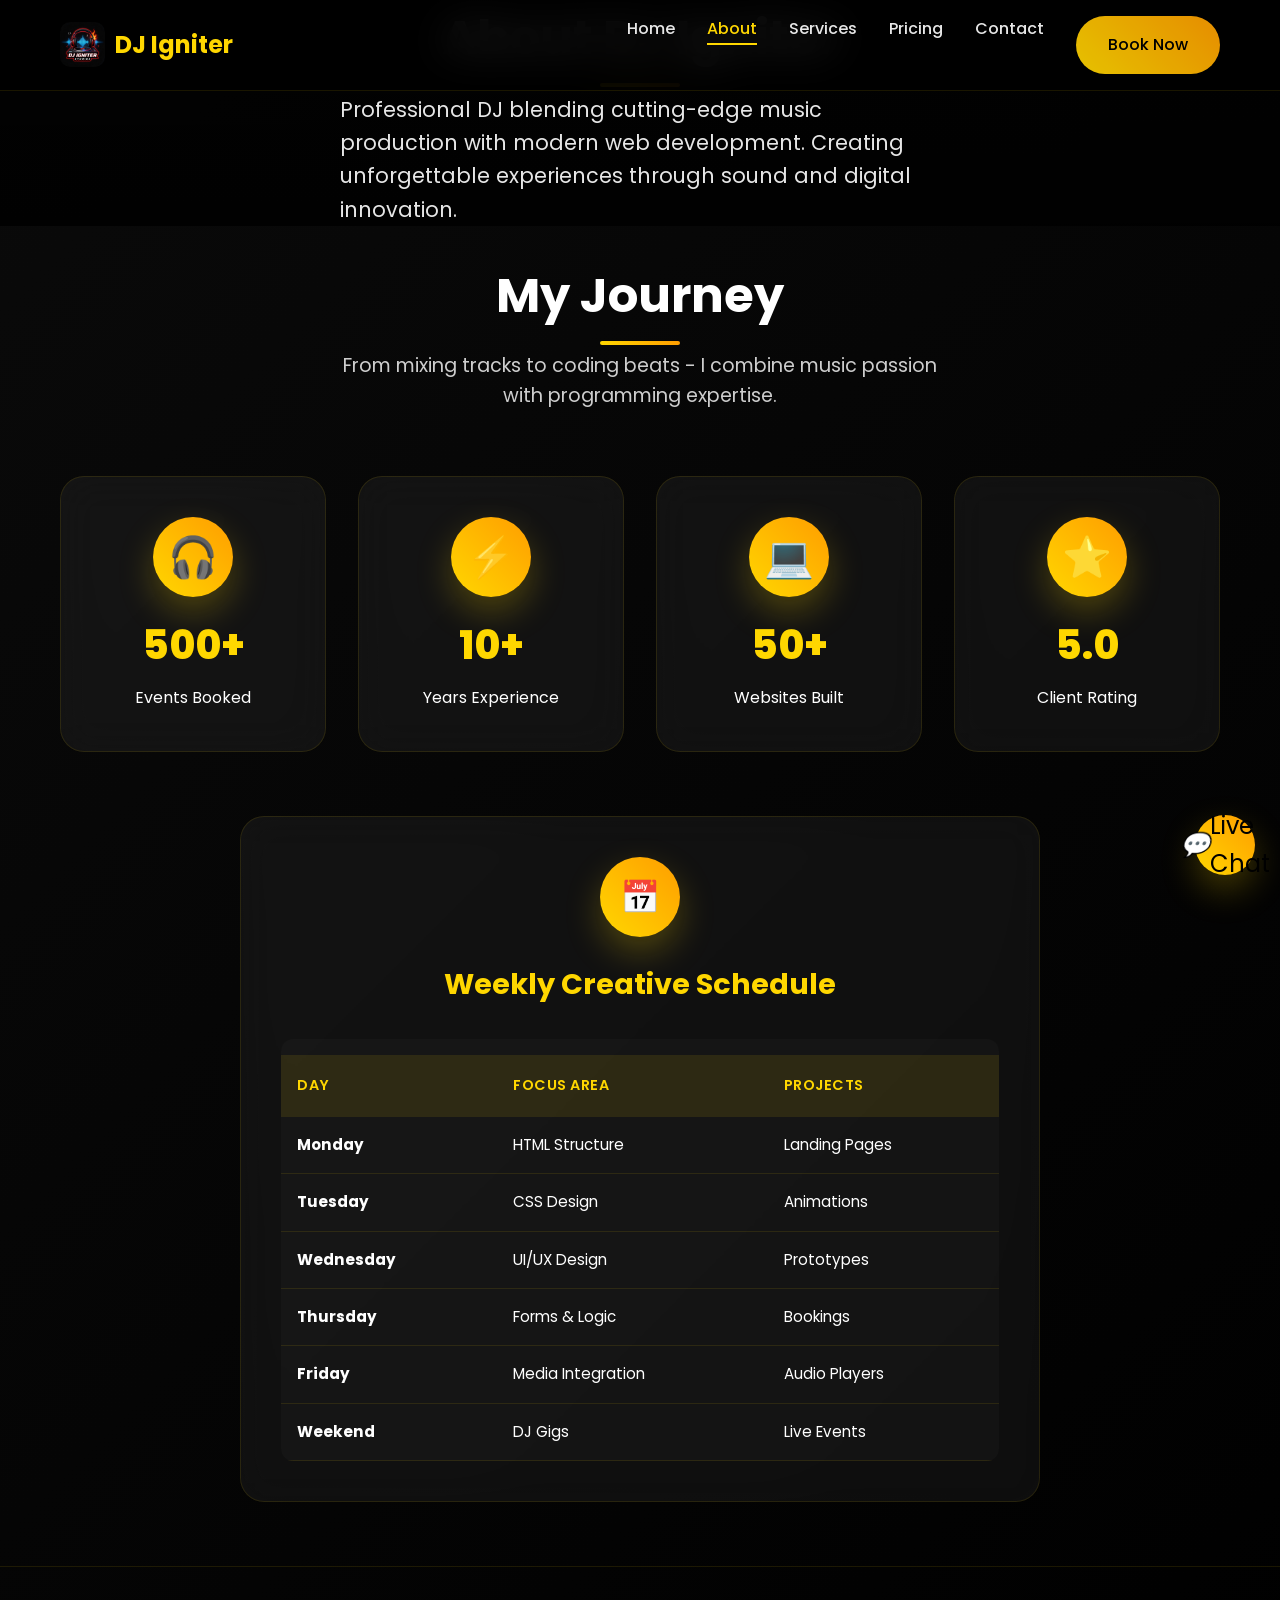
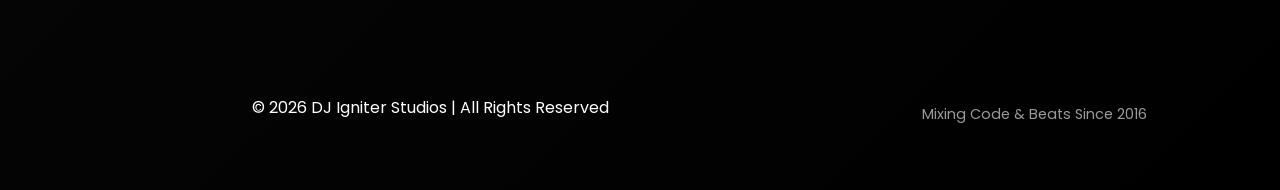
==== about.html @ a29c7bf2 "Add files via upload" ====
<!DOCTYPE html>
<html lang="en">

<head>
    <title>About | DJ Igniter</title>
    <meta charset="UTF-8">
    <meta name="viewport" content="width=device-width, initial-scale=1.0">
    <meta name="description" content="DJ Igniter - Professional DJ services with cutting-edge technology">

    <link rel="stylesheet" href="style.css">
    <link href="https://fonts.googleapis.com/css2?family=Poppins:wght@300;400;500;600;700;800&display=swap"
        rel="stylesheet">
    <link rel="icon" href="logo.jpg">
</head>

<body>
    <!-- ================= NAVBAR ================= -->
    <header class="nav" id="navbar">
        <div class="nav-container">
            <div class="nav-logo">
                <img src="logo.jpg" alt="DJ Igniter Logo" class="logo-img">
                <h2>DJ Igniter</h2>
            </div>

            <nav>
                <ul class="nav-links">
                    <li><a href="index.html">Home</a></li>
                    <li><a class="active" href="about.html">About</a></li>
                    <li><a href="services.html">Services</a></li>
                    <li><a href="pricing.html">Pricing</a></li>
                    <li><a href="contact.html">Contact</a></li>
                    <li><a href="booking.html" class="cta-nav btn-primary btn">Book Now</a></li>
                </ul>
            </nav>

            <button class="mobile-menu-toggle" id="mobileToggle">
                <i>☰</i>
            </button>
        </div>
    </header>

    <!-- ================= HERO ABOUT ================= -->
    <section class="about-hero fade">
        <div class="container">
            <div class="hero-content">
                <h1 class="section-title">About DJ Igniter</h1>
                <p class="hero-subtitle">
                    Professional DJ blending cutting-edge music production with modern web development.
                    Creating unforgettable experiences through sound and digital innovation.
                </p>
            </div>
        </div>
    </section>

    <!-- ================= ABOUT CONTENT ================= -->
    <section class="section-padding container fade">
        <div class="section-header">
            <h2 class="section-title">My Journey</h2>
            <p class="section-subtitle">
                From mixing tracks to coding beats - I combine music passion with programming expertise.
            </p>
        </div>

        <!-- STATS GRID -->
        <div class="stats-grid fade">
            <div class="stat-card">
                <div class="stat-icon">🎧</div>
                <h3>500+</h3>
                <p>Events Booked</p>
            </div>
            <div class="stat-card">
                <div class="stat-icon">⚡</div>
                <h3>10+</h3>
                <p>Years Experience</p>
            </div>
            <div class="stat-card">
                <div class="stat-icon">💻</div>
                <h3>50+</h3>
                <p>Websites Built</p>
            </div>
            <div class="stat-card">
                <div class="stat-icon">⭐</div>
                <h3>5.0</h3>
                <p>Client Rating</p>
            </div>
        </div>

        <!-- WEEKLY SCHEDULE TABLE -->
        <div class="card fade" style="max-width: 800px; margin: 4rem auto;">
            <div class="card-icon">📅</div>
            <h3 style="margin-bottom: 2rem; color: var(--primary-gold); font-size: 1.8rem;">
                Weekly Creative Schedule
            </h3>

            <div class="table-container">
                <table>
                    <thead>
                        <tr>
                            <th>Day</th>
                            <th>Focus Area</th>
                            <th>Projects</th>
                        </tr>
                    </thead>
                    <tbody>
                        <tr>
                            <td><strong>Monday</strong></td>
                            <td>HTML Structure</td>
                            <td>Landing Pages</td>
                        </tr>
                        <tr>
                            <td><strong>Tuesday</strong></td>
                            <td>CSS Design</td>
                            <td>Animations</td>
                        </tr>
                        <tr>
                            <td><strong>Wednesday</strong></td>
                            <td>UI/UX Design</td>
                            <td>Prototypes</td>
                        </tr>
                        <tr>
                            <td><strong>Thursday</strong></td>
                            <td>Forms & Logic</td>
                            <td>Bookings</td>
                        </tr>
                        <tr>
                            <td><strong>Friday</strong></td>
                            <td>Media Integration</td>
                            <td>Audio Players</td>
                        </tr>
                        <tr>
                            <td><strong>Weekend</strong></td>
                            <td>DJ Gigs</td>
                            <td>Live Events</td>
                        </tr>
                    </tbody>
                </table>
            </div>
        </div>
    </section>

    <!-- ================= FOOTER ================= -->
    <footer class="footer fade">
        <div class="container">
            <div class="footer-content">
                <p>© 2026 DJ Igniter Studios | All Rights Reserved</p>
                <p style="margin-top: 0.5rem; opacity: 0.6; font-size: 0.9rem;">
                    Mixing Code & Beats Since 2016
                </p>
            </div>
        </div>
    </footer>

    <!-- ================= CHAT FLOAT ================= -->
    <div class="float" id="chatToggle">
        <i>💬</i>
        <span class="float-label">Live Chat</span>
    </div>

    <!-- ================= CHATBOT ================= -->
    <div class="chatbot" id="chatbot">
        <div class="chatbot-header">
            <span><i>🤖</i> DJ Assistant</span>
            <button class="close-chat" id="closeChat">×</button>
        </div>
        <div id="chat-output">
            <div style="opacity: 0.7; font-style: italic;">DJ Igniter is online! How can I help?</div>
        </div>
        <div class="chat-input-container">
            <input type="text" id="chat-input" placeholder="Ask about bookings, services...">
            <button class="chat-send-btn" id="chat-send">
                <i>→</i>
            </button>
        </div>
    </div>

    <!-- 🔊 CLICK SOUND -->
    <audio id="clickSound" preload="auto">
        <source src="click.mp3" type="audio/mpeg">
    </audio>

    <script src="script.js"></script>
</body>

</html>
---- style.css ----
/* =========================
   SAAS PREMIUM DESIGN SYSTEM v2.0
   CLEANED & OPTIMIZED
========================= */

* {
    margin: 0;
    padding: 0;
    box-sizing: border-box;
}

:root {
    --primary-gold: #ffd700;
    --gold-dark: #ff9d00;
    --black: #000;
    --dark: #0a0a0a;
    --gray: #333;
    --white: #fff;
    --shadow-gold: rgba(255, 215, 0, 0.25);
    --shadow-dark: rgba(0, 0, 0, 0.5);
    --blur-bg: rgba(255, 255, 255, 0.05);
    --glass-bg: rgba(255, 255, 255, 0.08);
}

html {
    scroll-behavior: smooth;
}

body {
    font-family: 'Poppins', sans-serif;
    background: linear-gradient(135deg, var(--dark) 0%, var(--black) 100%);
    color: var(--white);
    line-height: 1.6;
    overflow-x: hidden;
}

/* =========================
   NAVIGATION - FIXED
========================= */
.nav {
    position: fixed;
    top: 0;
    width: 100%;
    background: rgba(0, 0, 0, 0.9);
    backdrop-filter: blur(20px);
    -webkit-backdrop-filter: blur(20px);
    z-index: 1000;
    padding: 1rem 0;
    border-bottom: 1px solid rgba(255, 215, 0, 0.1);
    transition: all 0.3s ease;
}

.nav.scrolled {
    background: rgba(0, 0, 0, 0.95);
    padding: 0.8rem 0;
    box-shadow: 0 2px 20px var(--shadow-gold);
}

.nav-container {
    max-width: 1200px;
    margin: 0 auto;
    padding: 0 20px;
    display: flex;
    justify-content: space-between;
    align-items: center;
}

.nav-logo {
    display: flex;
    align-items: center;
    gap: 10px;
}

.nav-logo h2 {
    color: var(--primary-gold);
    font-size: 1.5rem;
    font-weight: 700;
}

.logo-img {
    width: 45px;
    height: 45px;
    object-fit: cover;
    border-radius: 10px;
}

.nav-links {
    display: flex;
    list-style: none;
    gap: 2rem;
}

.nav-links a {
    color: var(--white);
    text-decoration: none;
    font-weight: 500;
    opacity: 0.9;
    transition: all 0.3s ease;
    position: relative;
}

.nav-links a:hover,
.nav-links a.active {
    color: var(--primary-gold);
    opacity: 1;
}

.nav-links a.active::after {
    content: '';
    position: absolute;
    bottom: -5px;
    left: 0;
    width: 100%;
    height: 2px;
    background: var(--primary-gold);
}

.cta-nav {
    padding: 0.8rem 1.5rem;
    background: linear-gradient(45deg, var(--primary-gold), var(--gold-dark));
    color: var(--black) !important;
    border-radius: 50px;
    font-weight: 600;
    font-size: 0.9rem;
    transition: all 0.3s ease;
    text-decoration: none;
}

.cta-nav:hover {
    transform: translateY(-2px);
    box-shadow: 0 10px 25px var(--shadow-gold);
}

.mobile-menu-toggle {
    display: none;
    background: none;
    border: none;
    color: var(--white);
    font-size: 1.5rem;
    cursor: pointer;
}

/* =========================
   HERO SECTION - CONSOLIDATED
========================= */
.hero {
    min-height: 100vh;
    display: flex;
    align-items: center;
    justify-content: center;
    text-align: center;
    padding: 120px 60px;
    position: relative;
    overflow: hidden;
    background: linear-gradient(rgba(0, 0, 0, 0.7), rgba(0, 0, 0, 0.9)),
        url("logo.jpg") no-repeat center center;
    background-size: cover;
}

.hero::before {
    content: '';
    position: absolute;
    top: 0;
    left: 0;
    right: 0;
    bottom: 0;
    background:
        radial-gradient(circle at 20% 20%, rgba(255, 215, 0, 0.08), transparent 50%),
        radial-gradient(circle at 80% 80%, rgba(255, 140, 0, 0.06), transparent 50%);
    pointer-events: none;
    z-index: 1;
}

.hero-content {
    position: relative;
    z-index: 2;
    max-width: 600px;
    margin: 0 auto;
}

.hero h1 {
    font-size: clamp(2.5rem, 5vw, 4rem);
    font-weight: 700;
    margin-bottom: 1.5rem;
    background: linear-gradient(45deg, var(--primary-gold), #fff);
    -webkit-background-clip: text;
    -webkit-text-fill-color: transparent;
    background-clip: text;
}

.hero-subtitle {
    font-size: 1.3rem;
    opacity: 0.9;
    margin: 0 auto 2rem;
    line-height: 1.6;
}

.hero-right {
    position: absolute;
    right: 60px;
    top: 50%;
    transform: translateY(-50%);
    width: 320px;
    background: rgba(0, 0, 0, 0.7);
    padding: 25px;
    border-radius: 20px;
    backdrop-filter: blur(15px);
    border: 1px solid rgba(255, 215, 0, 0.1);
}

/* =========================
   LAYOUT & CONTAINER
========================= */
.container {
    max-width: 1200px;
    margin: 0 auto;
    padding: 0 20px;
}

/* =========================
   BUTTONS & CTAs - UNIFIED
========================= */
.cta,
.btn {
    display: inline-flex;
    align-items: center;
    gap: 0.5rem;
    padding: 1rem 2rem;
    font-weight: 600;
    font-size: 1rem;
    border-radius: 50px;
    transition: all 0.3s ease;
    text-decoration: none;
    cursor: pointer;
    position: relative;
    overflow: hidden;
    border: none;
}

.cta.primary,
.btn.primary {
    background: linear-gradient(45deg, var(--primary-gold), var(--gold-dark));
    color: var(--black) !important;
    box-shadow: 0 10px 30px var(--shadow-gold);
}

.cta.primary:hover,
.btn.primary:hover {
    transform: translateY(-3px);
    box-shadow: 0 20px 40px var(--shadow-gold);
}

.cta.secondary,
.btn.secondary {
    background: transparent;
    color: var(--primary-gold) !important;
    border: 2px solid var(--primary-gold);
}

.cta.secondary:hover,
.btn.secondary:hover {
    background: var(--primary-gold);
    color: var(--black) !important;
    transform: translateY(-3px);
}

.cta.large,
.btn.large {
    padding: 1.2rem 2.5rem;
    font-size: 1.1rem;
}

.cta.full-width,
.btn.full-width {
    width: 100%;
    justify-content: center;
}

/* =========================
   GRIDS & CARDS - CONSOLIDATED
========================= */
.grid,
.services-grid,
.pricing-grid,
.results-grid,
.stats-grid {
    display: grid;
    grid-template-columns: repeat(auto-fit, minmax(300px, 1fr));
    gap: 2rem;
    margin-top: 4rem;
}

.card,
.service-card,
.pricing-card,
.stat-card {
    background: var(--blur-bg);
    backdrop-filter: blur(20px);
    -webkit-backdrop-filter: blur(20px);
    border: 1px solid rgba(255, 215, 0, 0.1);
    border-radius: 24px;
    padding: 2.5rem;
    transition: all 0.4s cubic-bezier(0.25, 0.46, 0.45, 0.94);
    position: relative;
    overflow: hidden;
    text-align: center;
}

.card::before,
.service-card::before,
.pricing-card::before {
    content: '';
    position: absolute;
    top: 0;
    left: 0;
    right: 0;
    height: 4px;
    background: linear-gradient(90deg, var(--primary-gold), var(--gold-dark));
    transform: scaleX(0);
    transition: transform 0.4s ease;
}

.card:hover::before,
.service-card:hover::before,
.pricing-card:hover::before {
    transform: scaleX(1);
}

.card:hover,
.service-card:hover,
.pricing-card:hover,
.stat-card:hover {
    transform: translateY(-15px);
    border-color: var(--primary-gold);
    box-shadow: 0 30px 60px var(--shadow-dark);
}

.service-icon,
.stat-icon,
.card-icon {
    width: 80px;
    height: 80px;
    background: linear-gradient(45deg, var(--primary-gold), var(--gold-dark));
    border-radius: 50%;
    display: flex;
    align-items: center;
    justify-content: center;
    margin: 0 auto 1.5rem;
    font-size: 2rem;
    color: var(--black);
    box-shadow: 0 15px 35px var(--shadow-gold);
}

/* =========================
   SECTION TITLES
========================= */
.section-title {
    font-size: clamp(2rem, 4vw, 3rem);
    font-weight: 700;
    text-align: center;
    margin-bottom: 1rem;
    position: relative;
}

.section-title::after {
    content: '';
    position: absolute;
    bottom: -10px;
    left: 50%;
    transform: translateX(-50%);
    width: 80px;
    height: 4px;
    background: linear-gradient(45deg, var(--primary-gold), var(--gold-dark));
    border-radius: 2px;
}

.section-subtitle {
    font-size: 1.2rem;
    opacity: 0.8;
    text-align: center;
    max-width: 600px;
    margin: 0 auto 4rem;
}

/* =========================
   FLOATING ELEMENTS & CHATBOT
========================= */
.float {
    position: fixed;
    bottom: 25px;
    right: 25px;
    background: linear-gradient(45deg, var(--primary-gold), var(--gold-dark));
    color: var(--black);
    width: 60px;
    height: 60px;
    border-radius: 50%;
    display: flex;
    align-items: center;
    justify-content: center;
    font-size: 1.5rem;
    box-shadow: 0 15px 35px var(--shadow-gold);
    cursor: pointer;
    z-index: 9999;
    transition: all 0.3s ease;
    animation: pulse 2s infinite;
}

.float:hover {
    transform: scale(1.1) rotate(10deg);
}

@keyframes pulse {
    0% {
        box-shadow: 0 0 0 0 var(--shadow-gold);
    }

    70% {
        box-shadow: 0 0 0 20px rgba(255, 215, 0, 0);
    }

    100% {
        box-shadow: 0 0 0 0 rgba(255, 215, 0, 0);
    }
}

.chatbot {
    position: fixed;
    bottom: 95px;
    right: 25px;
    width: 340px;
    max-width: 90vw;
    height: 450px;
    background: var(--black);
    border: 1px solid rgba(255, 215, 0, 0.2);
    border-radius: 20px;
    box-shadow: 0 25px 50px var(--shadow-dark);
    display: none;
    flex-direction: column;
    z-index: 10000;
    overflow: hidden;
}

.chatbot-header {
    background: linear-gradient(135deg, var(--dark), var(--black));
    padding: 1rem 1.5rem;
    display: flex;
    justify-content: space-between;
    align-items: center;
    border-bottom: 1px solid rgba(255, 215, 0, 0.1);
}

.close-chat {
    background: none;
    border: none;
    color: var(--white);
    font-size: 1.5rem;
    cursor: pointer;
    opacity: 0.7;
    transition: 0.3s;
}

.close-chat:hover {
    opacity: 1;
    transform: rotate(90deg);
}

#chat-output {
    flex: 1;
    padding: 1.5rem;
    overflow-y: auto;
    font-size: 0.95rem;
    line-height: 1.5;
}

.chat-input-container {
    padding: 1rem;
    background: var(--dark);
    border-top: 1px solid rgba(255, 215, 0, 0.1);
    display: flex;
    gap: 0.5rem;
}

.chat-input-container input {
    flex: 1;
    padding: 0.8rem 1rem;
    border: 1px solid rgba(255, 215, 0, 0.2);
    border-radius: 25px;
    background: rgba(255, 255, 255, 0.05);
    color: var(--white);
    font-family: inherit;
    outline: none;
}

.chat-input-container input::placeholder {
    color: rgba(255, 255, 255, 0.5);
}

.chat-input-container input:focus {
    border-color: var(--primary-gold);
    box-shadow: 0 0 0 3px rgba(255, 215, 0, 0.1);
}

.chat-send-btn {
    background: linear-gradient(45deg, var(--primary-gold), var(--gold-dark));
    border: none;
    border-radius: 50%;
    width: 45px;
    height: 45px;
    color: var(--black);
    cursor: pointer;
    display: flex;
    align-items: center;
    justify-content: center;
    transition: all 0.3s ease;
}

.chat-send-btn:hover {
    transform: scale(1.1);
    box-shadow: 0 5px 15px var(--shadow-gold);
}

/* =========================
   PRICING SPECIFIC
========================= */
.plan-badge {
    position: absolute;
    top: 1rem;
    right: 1rem;
    background: var(--primary-gold);
    color: var(--black);
    padding: 0.3rem 0.8rem;
    border-radius: 20px;
    font-size: 0.8rem;
    font-weight: 600;
}

.recommended-badge {
    background: #00ff88;
}

.price {
    font-size: 2.5rem;
    font-weight: 700;
    color: var(--primary-gold);
    margin: 1rem 0;
}

.features {
    list-style: none;
    margin: 2rem 0;
    text-align: left;
}

.features li {
    margin: 1rem 0;
    display: flex;
    align-items: center;
    gap: 0.5rem;
}

.features i {
    color: var(--primary-gold);
    font-size: 1.1rem;
}

/* =========================
   FORMS & BOOKING
========================= */
.booking-card,
.form-container {
    max-width: 500px;
    margin: 0 auto;
    background: var(--blur-bg);
    backdrop-filter: blur(20px);
    border: 1px solid rgba(255, 215, 0, 0.1);
    border-radius: 20px;
    padding: 2.5rem;
}

.booking-card input,
.booking-card select,
.booking-card textarea,
.form-container input,
.form-container select,
.form-container textarea {
    width: 100%;
    padding: 1rem;
    margin: 1rem 0;
    border-radius: 12px;
    border: 1px solid rgba(255, 215, 0, 0.2);
    background: rgba(255, 255, 255, 0.05);
    color: var(--white);
    font-family: inherit;
    outline: none;
    transition: all 0.3s ease;
}

.booking-card input:focus,
.booking-card select:focus,
.booking-card textarea:focus,
.form-container input:focus,
.form-container select:focus,
.form-container textarea:focus {
    border-color: var(--primary-gold);
    box-shadow: 0 0 0 3px rgba(255, 215, 0, 0.1);
}

.bookingForm label {
    display: block;
    margin-top: 1rem;
    font-weight: 500;
}

.successMsg {
    margin-top: 1rem;
    color: #00ff88;
    font-weight: 500;
}

/* =========================
   ANIMATIONS & UTILITIES
========================= */
.fade {
    opacity: 0;
    transform: translateY(40px);
    transition: all 0.8s cubic-bezier(0.25, 0.46, 0.45, 0.94);
}

.show {
    opacity: 1 !important;
    transform: translateY(0) !important;
}

.back-home {
    position: fixed;
    top: 120px;
    left: 20px;
    z-index: 100;
}

.footer {
    text-align: center;
    padding: 4rem 0 2rem;
    opacity: 0.8;
    border-top: 1px solid rgba(255, 215, 0, 0.1);
}

/* ================= ABOUT PAGE SPECIFIC ================= */
.about-hero {
    background:
        linear-gradient(rgba(0, 0, 0, 0.75), rgba(0, 0, 0, 0.9)),
        url("hero-bg.jpg") center/cover no-repeat;
    position: relative;
}

.stats-grid {
    display: grid;
    grid-template-columns: repeat(auto-fit, minmax(250px, 1fr));
    gap: 2rem;
    margin: 4rem 0;
}

.stat-card {
    text-align: center;
    padding: 2.5rem 1.5rem;
}

.stat-icon {
    font-size: 2.5rem;
    margin-bottom: 1rem;
}

.stat-card h3 {
    font-size: 2.5rem;
    color: var(--primary-gold);
    margin-bottom: 0.5rem;
    font-weight: 800;
}

.table-container {
    overflow-x: auto;
    border-radius: 12px;
    background: rgba(255, 255, 255, 0.02);
}

table {
    width: 100%;
    margin-top: 1rem;
    border-collapse: collapse;
    font-size: 1rem;
}

th,
td {
    padding: 1.2rem 1rem;
    text-align: left;
    border-bottom: 1px solid rgba(255, 215, 0, 0.1);
}

th {
    color: var(--primary-gold);
    font-weight: 600;
    text-transform: uppercase;
    font-size: 0.9rem;
    letter-spacing: 0.5px;
}

tbody tr:hover {
    background: rgba(255, 215, 0, 0.05);
}

.back-home {
    position: fixed;
    top: 140px;
    left: 20px;
    z-index: 100;
}

/* ================= ADMIN DASHBOARD STYLES ================= */
.login-card {
    text-align: center;
    padding: 3rem 2rem;
    box-shadow: 0 25px 50px var(--shadow-dark);
}

.form-control {
    padding: 1rem 1.2rem;
}

.error-message {
    color: var(--error) !important;
    margin-top: 0.5rem;
    font-size: 0.9rem;
}

.btn-danger {
    background: linear-gradient(45deg, var(--error), #ff4444);
    color: white !important;
    border: none;
}

.btn-danger:hover {
    box-shadow: 0 20px 40px rgba(255, 68, 68, 0.4);
}

.action-buttons {
    animation: slideUp 0.6s ease;
}

.empty-state {
    text-align: center;
    padding: 4rem 2rem;
    color: rgba(255, 255, 255, 0.6);
}

.empty-icon {
    font-size: 4rem;
    margin-bottom: 1rem;
    display: block;
}

table {
    width: 100%;
    border-collapse: collapse;
    font-size: 0.95rem;
}

th {
    background: rgba(255, 215, 0, 0.1);
    color: var(--primary-gold);
    padding: 1.2rem 1rem;
    text-align: left;
    font-weight: 600;
    position: sticky;
    top: 0;
    z-index: 10;
}

td {
    padding: 1rem;
    border-bottom: 1px solid rgba(255, 215, 0, 0.1);
}

tbody tr {
    transition: all 0.3s ease;
    cursor: pointer;
}

tbody tr:hover {
    background: rgba(255, 215, 0, 0.08);
    transform: scale(1.01);
}

.status-pending {
    color: #ffaa00;
}

.status-completed {
    color: var(--success);
}

.status-cancelled {
    color: var(--error);
}

@media (max-width: 768px) {
    .action-buttons {
        flex-direction: column;
        align-items: center;
    }

    .table-container {
        overflow-x: auto;
    }
}

/* ================= ASSISTANT PAGE STYLES ================= */
.assistant-hero {
    min-height: 70vh;
    background: linear-gradient(135deg, rgba(255, 215, 0, 0.1) 0%, transparent 50%),
        radial-gradient(circle at 30% 20%, rgba(255, 215, 0, 0.15), transparent 60%);
    display: flex;
    align-items: center;
    text-align: center;
}

.chat-container {
    box-shadow: 0 30px 60px var(--shadow-dark);
    overflow: hidden;
}

.chat-header {
    display: flex;
    align-items: center;
    gap: 1rem;
    padding: 1.5rem 2rem;
    background: linear-gradient(135deg, var(--dark), var(--black));
    border-bottom: 1px solid rgba(255, 215, 0, 0.1);
}

.avatar {
    width: 50px;
    height: 50px;
    background: linear-gradient(45deg, var(--primary-gold), var(--gold-dark));
    border-radius: 50%;
    display: flex;
    align-items: center;
    justify-content: center;
    color: var(--black);
    font-size: 1.5rem;
    flex-shrink: 0;
}

.chat-header h3 {
    margin: 0;
    color: var(--primary-gold);
}

.status {
    font-size: 0.9rem;
    opacity: 0.8;
}

.chat-actions {
    margin-left: auto;
    display: flex;
    gap: 0.5rem;
}

.btn-icon {
    width: 40px;
    height: 40px;
    border-radius: 50%;
    background: rgba(255, 255, 255, 0.1);
    border: none;
    color: var(--white);
    cursor: pointer;
    transition: all 0.3s ease;
}

.btn-icon:hover {
    background: var(--primary-gold);
    color: var(--black);
    transform: scale(1.1);
}

.chat-messages {
    height: 500px;
    overflow-y: auto;
    padding: 2rem;
    background: var(--blur-bg);
    backdrop-filter: blur(10px);
}

.message {
    display: flex;
    gap: 1rem;
    margin-bottom: 1.5rem;
    animation: messageSlide 0.3s ease;
}

.message.user-message {
    flex-direction: row-reverse;
}

.message-content {
    max-width: 70%;
    padding: 1rem 1.5rem;
    border-radius: 20px;
    position: relative;
}

.bot-message .message-content {
    background: rgba(255, 255, 255, 0.08);
    border: 1px solid rgba(255, 215, 0, 0.2);
}

.user-message .message-content {
    background: linear-gradient(45deg, var(--primary-gold), var(--gold-dark));
    color: var(--black);
    margin-left: auto;
}

.typing-indicator {
    display: flex;
    gap: 0.3rem;
}

.typing-indicator span {
    width: 8px;
    height: 8px;
    background: var(--primary-gold);
    border-radius: 50%;
    animation: typing 1.4s infinite ease-in-out;
}

.typing-indicator span:nth-child(2) {
    animation-delay: 0.2s;
}

.typing-indicator span:nth-child(3) {
    animation-delay: 0.4s;
}

@keyframes typing {

    0%,
    60%,
    100% {
        transform: scale(1);
        opacity: 0.5;
    }

    30% {
        transform: scale(1.2);
        opacity: 1;
    }
}

@keyframes messageSlide {
    from {
        opacity: 0;
        transform: translateY(20px);
    }

    to {
        opacity: 1;
        transform: translateY(0);
    }
}

.chat-input-area {
    padding: 2rem;
    background: var(--dark);
    border-top: 1px solid rgba(255, 215, 0, 0.1);
}

.input-wrapper {
    display: flex;
    gap: 1rem;
    margin-bottom: 1rem;
}

#userInput {
    flex: 1;
    padding: 1rem 1.5rem;
    border: 2px solid rgba(255, 215, 0, 0.2);
    border-radius: 50px;
    background: rgba(255, 255, 255, 0.05);
    color: var(--white);
    font-size: 1rem;
    outline: none;
    transition: all 0.3s ease;
}

#userInput:focus {
    border-color: var(--primary-gold);
    box-shadow: 0 0 0 4px rgba(255, 215, 0, 0.1);
}

.send-btn {
    width: 50px;
    height: 50px;
    border-radius: 50%;
    background: linear-gradient(45deg, var(--primary-gold), var(--gold-dark));
    border: none;
    color: var(--black);
    font-size: 1.2rem;
    cursor: pointer;
    transition: all 0.3s ease;
}

.send-btn:hover {
    transform: scale(1.1) rotate(10deg);
    box-shadow: 0 10px 25px var(--shadow-gold);
}

.quick-replies {
    display: flex;
    gap: 0.8rem;
    flex-wrap: wrap;
    justify-content: center;
}

.quick-btn {
    padding: 0.6rem 1.5rem;
    background: rgba(255, 255, 255, 0.1);
    border: 1px solid rgba(255, 215, 0, 0.3);
    color: var(--white);
    border-radius: 25px;
    font-size: 0.9rem;
    cursor: pointer;
    transition: all 0.3s ease;
}

.quick-btn:hover {
    background: var(--primary-gold);
    color: var(--black);
    transform: translateY(-2px);
}

@media (max-width: 768px) {
    .chat-messages {
        height: 400px;
        padding: 1.5rem;
    }

    .message-content {
        max-width: 85%;
    }

    .quick-replies {
        flex-direction: column;
    }
}

/* ================= BOOKING PAGE STYLES ================= */
.booking-hero {
    min-height: 80vh;
    padding: 140px 20px 80px;
    display: flex;
    align-items: center;
    position: relative;
    background: linear-gradient(135deg, rgba(0, 0, 0, 0.8), rgba(15, 15, 15, 0.9)),
        url("hero-bg.jpg") center/cover;
}

.booking-hero-content {
    display: grid;
    grid-template-columns: 1fr 350px;
    gap: 4rem;
    align-items: center;
    max-width: 1200px;
    margin: 0 auto;
}

.hero-left {
    text-align: left;
}

.availability-status {
    display: flex;
    align-items: center;
    gap: 0.5rem;
    background: rgba(255, 215, 0, 0.1);
    padding: 1rem 1.5rem;
    border-radius: 50px;
    border: 1px solid rgba(255, 215, 0, 0.2);
    font-weight: 600;
    margin-top: 1rem;
}

.quick-stats {
    display: flex;
    gap: 2rem;
}

.stat {
    text-align: center;
}

.stat-number {
    font-size: 2.5rem;
    font-weight: 800;
    color: var(--primary-gold);
    line-height: 1;
}

.stat-label {
    font-size: 0.9rem;
    opacity: 0.8;
    margin-top: 0.25rem;
}

.booking-container {
    display: grid;
    grid-template-columns: 2fr 1fr;
    gap: 3rem;
    max-width: 1400px;
    margin: 0 auto;
}

.booking-card {
    padding: 3rem;
}

.form-header {
    text-align: center;
    margin-bottom: 2.5rem;
}

.form-header .form-icon {
    font-size: 3rem;
    margin-bottom: 1rem;
    display: block;
}

.form-row {
    display: grid;
    grid-template-columns: 1fr 1fr;
    gap: 1.5rem;
    margin-bottom: 1.5rem;
}

.form-group.full-width {
    grid-column: 1 / -1;
}

.calendar-card {
    height: fit-content;
}

.calendar-card h3 {
    color: var(--primary-gold);
    margin-bottom: 1.5rem;
    display: flex;
    align-items: center;
    gap: 0.5rem;
}

.success-message {
    background: rgba(0, 255, 136, 0.15);
    border: 1px solid rgba(0, 255, 136, 0.3);
    color: var(--success);
    padding: 1.5rem;
    border-radius: 15px;
    text-align: center;
    font-weight: 600;
    margin-top: 1.5rem;
}

.error-message {
    background: rgba(255, 85, 85, 0.15);
    border: 1px solid rgba(255, 85, 85, 0.3);
    color: var(--error);
    padding: 1rem;
    border-radius: 10px;
    text-align: center;
    margin-top: 1rem;
}

@media (max-width: 1024px) {

    .booking-hero-content,
    .booking-container {
        grid-template-columns: 1fr;
        gap: 2rem;
    }

    .quick-stats {
        justify-content: center;
    }
}

@media (max-width: 768px) {
    .form-row {
        grid-template-columns: 1fr;
    }
}

/* ================= CONTACT PAGE STYLES ================= */
.contact-hero {
    min-height: 60vh;
    background: linear-gradient(135deg, rgba(255, 215, 0, 0.08) 0%, transparent 50%),
        radial-gradient(circle at 70% 30%, rgba(255, 140, 0, 0.1), transparent 70%);
    display: flex;
    align-items: center;
    text-align: center;
}

.contact-grid {
    display: grid;
    grid-template-columns: 2fr 1fr;
    gap: 4rem;
    max-width: 1400px;
    margin: 0 auto;
}

.contact-form-card {
    padding: 3rem;
    box-shadow: 0 30px 60px var(--shadow-dark);
}

.card-header {
    text-align: center;
    margin-bottom: 2.5rem;
}

.card-header i {
    font-size: 3rem;
    color: var(--primary-gold);
    margin-bottom: 1rem;
    display: block;
}

.contact-info {
    display: flex;
    flex-direction: column;
    gap: 2rem;
}

.contact-card,
.testimonials {
    padding: 2.5rem;
}

.contact-item {
    display: flex;
    gap: 1rem;
    align-items: center;
    padding: 1.5rem 0;
    border-bottom: 1px solid rgba(255, 215, 0, 0.1);
}

.contact-item:last-child {
    border-bottom: none;
    padding-bottom: 0;
}

.contact-item i {
    font-size: 1.5rem;
    color: var(--primary-gold);
    width: 40px;
}

.contact-link {
    color: var(--white);
    text-decoration: none;
    font-weight: 500;
    transition: all 0.3s ease;
    display: block;
}

.contact-link:hover {
    color: var(--primary-gold);
    transform: translateX(5px);
}

.whatsapp {
    background: linear-gradient(45deg, #25D366, #128C7E);
    padding: 0.8rem 1.5rem;
    border-radius: 50px;
    color: white !important;
    font-weight: 600;
    box-shadow: 0 10px 25px rgba(37, 211, 102, 0.3);
}

.whatsapp:hover {
    transform: translateY(-2px) scale(1.05);
}

.testimonials h3 {
    color: var(--primary-gold);
    margin-bottom: 1.5rem;
    display: flex;
    align-items: center;
    gap: 0.5rem;
}

.testimonial {
    background: rgba(255, 255, 255, 0.05);
    padding: 1.5rem;
    border-radius: 15px;
    margin-bottom: 1rem;
    border-left: 4px solid var(--primary-gold);
}

.testimonial p {
    margin: 0 0 0.5rem 0;
    font-style: italic;
}

.testimonial span {
    color: var(--primary-gold);
    font-weight: 600;
    font-size: 0.9rem;
}

.form-feedback {
    margin-top: 1.5rem;
    padding: 1.5rem;
    border-radius: 15px;
    text-align: center;
    font-weight: 600;
}

.form-feedback.success {
    background: rgba(0, 255, 136, 0.15);
    border: 2px solid var(--success);
    color: var(--success);
}

.form-feedback.error {
    background: rgba(255, 85, 85, 0.15);
    border: 2px solid var(--error);
    color: var(--error);
}

.form-actions {
    margin-top: 1rem;
}

@media (max-width: 1024px) {
    .contact-grid {
        grid-template-columns: 1fr;
        gap: 3rem;
    }
}

/* ================= SERVICE PAGE STYLES ================= */
.service-hero {
    min-height: 90vh;
    position: relative;
    background: linear-gradient(rgba(0, 0, 0, 0.7), rgba(0, 0, 0, 0.9)),
        url("dj-hero.jpg") center/cover;
    display: flex;
    align-items: center;
}

.hero-overlay {
    position: absolute;
    top: 0;
    left: 0;
    right: 0;
    bottom: 0;
    background: radial-gradient(circle at 20% 20%, rgba(255, 215, 0, 0.1), transparent 50%);
}

.hero-badge {
    display: inline-flex;
    align-items: center;
    gap: 0.5rem;
    background: linear-gradient(45deg, var(--primary-gold), var(--gold-dark));
    color: var(--black);
    padding: 0.5rem 1.5rem;
    border-radius: 50px;
    font-weight: 600;
    font-size: 0.9rem;
    margin-bottom: 1rem;
    box-shadow: 0 10px 25px var(--shadow-gold);
}

.features-grid {
    display: grid;
    grid-template-columns: repeat(auto-fit, minmax(280px, 1fr));
    gap: 2rem;
    margin-top: 4rem;
}

.feature-card {
    text-align: center;
    padding: 2.5rem 2rem;
}

.feature-icon {
    font-size: 4rem;
    margin-bottom: 1.5rem;
    display: block;
}

.bg-dark {
    background: linear-gradient(135deg, var(--dark) 0%, var(--black) 100%);
}

.pricing-grid {
    display: grid;
    grid-template-columns: repeat(auto-fit, minmax(320px, 1fr));
    gap: 2rem;
    margin-top: 4rem;
}

.booking-section {
    max-width: 800px;
    margin: 0 auto;
}

@media (max-width: 768px) {
    .hero-buttons {
        flex-direction: column;
        align-items: center;
    }
}

/* ================= HOMEPAGE ENHANCEMENTS ================= */
#loader {
    position: fixed;
    top: 0;
    left: 0;
    width: 100%;
    height: 100%;
    background: var(--black);
    display: flex;
    align-items: center;
    justify-content: center;
    z-index: 99999;
    transition: opacity 0.5s ease;
}

.loader-content {
    text-align: center;
    color: var(--primary-gold);
}

.loader-logo {
    width: 80px;
    height: 80px;
    border-radius: 20px;
    margin-bottom: 2rem;
}

.loader-bar {
    width: 300px;
    height: 4px;
    background: rgba(255, 255, 255, 0.1);
    border-radius: 2px;
    margin: 2rem auto;
    overflow: hidden;
}

.loader-progress {
    height: 100%;
    background: linear-gradient(90deg, var(--primary-gold), var(--gold-dark));
    width: 0%;
    animation: load 2s ease-in-out forwards;
}

@keyframes load {
    to {
        width: 100%;
    }
}

.hero-badge {
    display: inline-flex;
    align-items: center;
    gap: 0.5rem;
    background: linear-gradient(45deg, var(--primary-gold), var(--gold-dark));
    color: var(--black);
    padding: 0.6rem 1.8rem;
    border-radius: 50px;
    font-weight: 600;
    font-size: 0.95rem;
    margin-bottom: 1.5rem;
}

.hero-stats {
    display: flex;
    gap: 3rem;
    margin-top: 2rem;
    font-weight: 600;
}

.hero-stats span small {
    display: block;
    font-size: 0.8rem;
    opacity: 0.7;
    font-weight: 400;
}

.stats-section {
    padding: 5rem 20px;
    background: linear-gradient(135deg, var(--dark), var(--black));
}

.stats-grid {
    display: grid;
    grid-template-columns: repeat(auto-fit, minmax(200px, 1fr));
    gap: 2rem;
    text-align: center;
}

.stat-item .stat-number {
    font-size: 3.5rem;
    font-weight: 800;
    color: var(--primary-gold);
    line-height: 1;
}

.services-grid {
    display: grid;
    grid-template-columns: repeat(auto-fit, minmax(320px, 1fr));
    gap: 2rem;
    margin-top: 4rem;
}

.portfolio-grid {
    display: grid;
    grid-template-columns: repeat(auto-fit, minmax(350px, 1fr));
    gap: 2rem;
    margin-top: 4rem;
}

.portfolio-item {
    position: relative;
    overflow: hidden;
    border-radius: 20px;
    height: 250px;
}

.portfolio-item img {
    width: 100%;
    height: 100%;
    object-fit: cover;
}

.portfolio-overlay {
    position: absolute;
    bottom: 0;
    left: 0;
    right: 0;
    background: linear-gradient(transparent, rgba(0, 0, 0, 0.9));
    color: white;
    padding: 2rem 1.5rem 1.5rem;
    transform: translateY(100%);
    transition: transform 0.4s ease;
}

.portfolio-item:hover .portfolio-overlay {
    transform: translateY(0);
}

.audio-section {
    padding: 6rem 20px;
    background: var(--dark);
}

.audio-player-container {
    max-width: 900px;
    margin: 3rem auto;
    text-align: center;
}

#visualizer {
    margin-top: 1rem;
    border-radius: 15px;
    background: rgba(0, 0, 0, 0.5);
    box-shadow: 0 20px 40px rgba(0, 0, 0, 0.5);
}

.cta-section {
    padding: 8rem 20px;
    background: linear-gradient(135deg, var(--primary-gold), var(--gold-dark));
    text-align: center;
    color: var(--black);
}

.cta-section .section-title,
.cta-section .hero-subtitle {
    color: var(--black) !important;
}

.cta-buttons {
    display: flex;
    gap: 2rem;
    justify-content: center;
    margin-top: 3rem;
    flex-wrap: wrap;
}

.footer-content {
    display: grid;
    grid-template-columns: 2fr 1fr;
    gap: 3rem;
    padding: 4rem 0 2rem;
}

.social-links {
    display: flex;
    gap: 1rem;
    margin-top: 1rem;
}

.social-links a {
    width: 50px;
    height: 50px;
    background: rgba(255, 255, 255, 0.1);
    border-radius: 50%;
    display: flex;
    align-items: center;
    justify-content: center;
    color: var(--white);
    font-size: 1.2rem;
    transition: all 0.3s ease;
}

.social-links a:hover {
    background: var(--primary-gold);
    color: var(--black);
    transform: translateY(-3px);
}

@media (max-width: 768px) {

    .hero-buttons,
    .cta-buttons {
        flex-direction: column;
        align-items: center;
    }

    .stats-grid {
        grid-template-columns: repeat(2, 1fr);
    }

    .footer-content {
        grid-template-columns: 1fr;
        text-align: center;
    }
}

/* ================= MIXTAPE PAGE STYLES ================= */
.process-grid {
    display: grid;
    grid-template-columns: repeat(auto-fit, minmax(250px, 1fr));
    gap: 2rem;
    margin-top: 4rem;
}

.process-step {
    text-align: center;
    padding: 2.5rem 1.5rem;
    position: relative;
}

.step-number {
    position: absolute;
    top: -15px;
    left: 50%;
    transform: translateX(-50%);
    background: var(--primary-gold);
    color: var(--black);
    width: 40px;
    height: 40px;
    border-radius: 50%;
    display: flex;
    align-items: center;
    justify-content: center;
    font-weight: 700;
    font-size: 0.9rem;
}

.samples-grid {
    display: grid;
    grid-template-columns: repeat(auto-fit, minmax(300px, 1fr));
    gap: 2rem;
    margin-top: 4rem;
}

.sample-player {
    padding: 2rem;
    text-align: center;
}

.sample-info h4 {
    color: var(--primary-gold);
    margin-bottom: 0.5rem;
}

.booking-container {
    max-width: 800px;
    margin: 0 auto;
}

@media (max-width: 768px) {
    .form-row {
        grid-template-columns: 1fr;
    }
}

/* ================= PROGRAMMING PAGE ================= */
.tech-grid {
    display: grid;
    grid-template-columns: repeat(auto-fit, minmax(120px, 1fr));
    gap: 2rem;
    margin-top: 4rem;
    text-align: center;
}

.tech-item {
    padding: 2rem 1rem;
}

.tech-item i {
    font-size: 4rem;
    margin-bottom: 1rem;
    display: block;
}

.service-price {
    background: linear-gradient(45deg, var(--primary-gold), var(--gold-dark));
    color: var(--black);
    padding: 0.5rem 1.5rem;
    border-radius: 25px;
    font-weight: 600;
    margin-top: 1rem;
    display: inline-block;
}

.portfolio-item {
    position: relative;
    overflow: hidden;
    height: 250px;
    border-radius: 20px;
}

.portfolio-item img {
    width: 100%;
    height: 100%;
    object-fit: cover;
    transition: transform 0.4s ease;
}

.portfolio-item:hover img {
    transform: scale(1.05);
}

/* ================= SERVICES PAGE STYLES ================= */
.services-grid {
    display: grid;
    grid-template-columns: repeat(auto-fit, minmax(320px, 1fr));
    gap: 2.5rem;
    margin-top: 4rem;
}

.service-card {
    position: relative;
    overflow: hidden;
    transition: all 0.4s cubic-bezier(0.25, 0.46, 0.45, 0.94);
    text-decoration: none;
    color: inherit;
    height: 100%;
}

.service-card::before {
    content: '';
    position: absolute;
    top: 0;
    left: 0;
    right: 0;
    height: 5px;
    background: linear-gradient(90deg, var(--primary-gold), var(--gold-dark));
    transform: scaleX(0);
    transition: transform 0.4s ease;
}

.service-card:hover::before {
    transform: scaleX(1);
}

.service-card:hover {
    transform: translateY(-15px);
    box-shadow: 0 30px 60px var(--shadow-dark);
}

.service-icon {
    font-size: 4rem;
    margin-bottom: 1.5rem;
    display: block;
}

.service-content {
    flex: 1;
}

.service-meta {
    display: flex;
    justify-content: space-between;
    align-items: center;
    margin-top: 1rem;
    opacity: 0.8;
}

.service-price {
    font-weight: 600;
    color: var(--primary-gold);
}

.service-rating {
    font-size: 0.9rem;
}

.service-cta {
    position: absolute;
    bottom: 2rem;
    left: 50%;
    transform: translateX(-50%);
    opacity: 0;
    transition: all 0.3s ease;
}

.service-card:hover .service-cta {
    opacity: 1;
    transform: translateX(-50%) translateY(-5px);
}

.stats-row {
    display: flex;
    gap: 3rem;
    margin-top: 2rem;
    font-weight: 600;
    justify-content: center;
    flex-wrap: wrap;
}

.stats-row span small {
    display: block;
    opacity: 0.7;
    font-size: 0.8rem;
}

.testimonials-section {
    padding: 6rem 20px;
    background: linear-gradient(135deg, var(--dark), var(--black));
}

.testimonials-grid {
    display: grid;
    grid-template-columns: repeat(auto-fit, minmax(320px, 1fr));
    gap: 2rem;
    margin-top: 4rem;
}

.testimonial-card {
    position: relative;
}

.client-avatar {
    width: 50px;
    height: 50px;
    border-radius: 50%;
    object-fit: cover;
    margin-right: 1rem;
}

.testimonial-header {
    display: flex;
    align-items: center;
    margin-bottom: 1rem;
}

.stars {
    color: var(--primary-gold);
    font-size: 0.9rem;
    margin-top: 0.25rem;
}

@media (max-width: 768px) {
    .stats-row {
        gap: 2rem;
    }

    .services-grid {
        grid-template-columns: 1fr;
    }
}

/* ================= WEBSITE DESIGN PAGE ================= */
.portfolio-grid {
    display: grid;
    grid-template-columns: repeat(auto-fit, minmax(350px, 1fr));
    gap: 2rem;
    margin-top: 4rem;
}

.portfolio-current {
    display: flex;
    flex-direction: column;
    align-items: center;
    justify-content: center;
    height: 100%;
    text-align: center;
    background: linear-gradient(135deg, var(--primary-gold), var(--gold-dark));
    color: var(--black);
}

.portfolio-current i {
    font-size: 4rem;
    margin-bottom: 1rem;
}

.tech-grid {
    display: grid;
    grid-template-columns: repeat(auto-fit, minmax(140px, 1fr));
    gap: 2rem;
    margin-top: 4rem;
    text-align: center;
}

.tech-item {
    padding: 2rem 1rem;
    transition: transform 0.3s ease;
}

.tech-item:hover {
    transform: translateY(-10px);
}

.booking-container {
    max-width: 900px;
    margin: 0 auto;
}
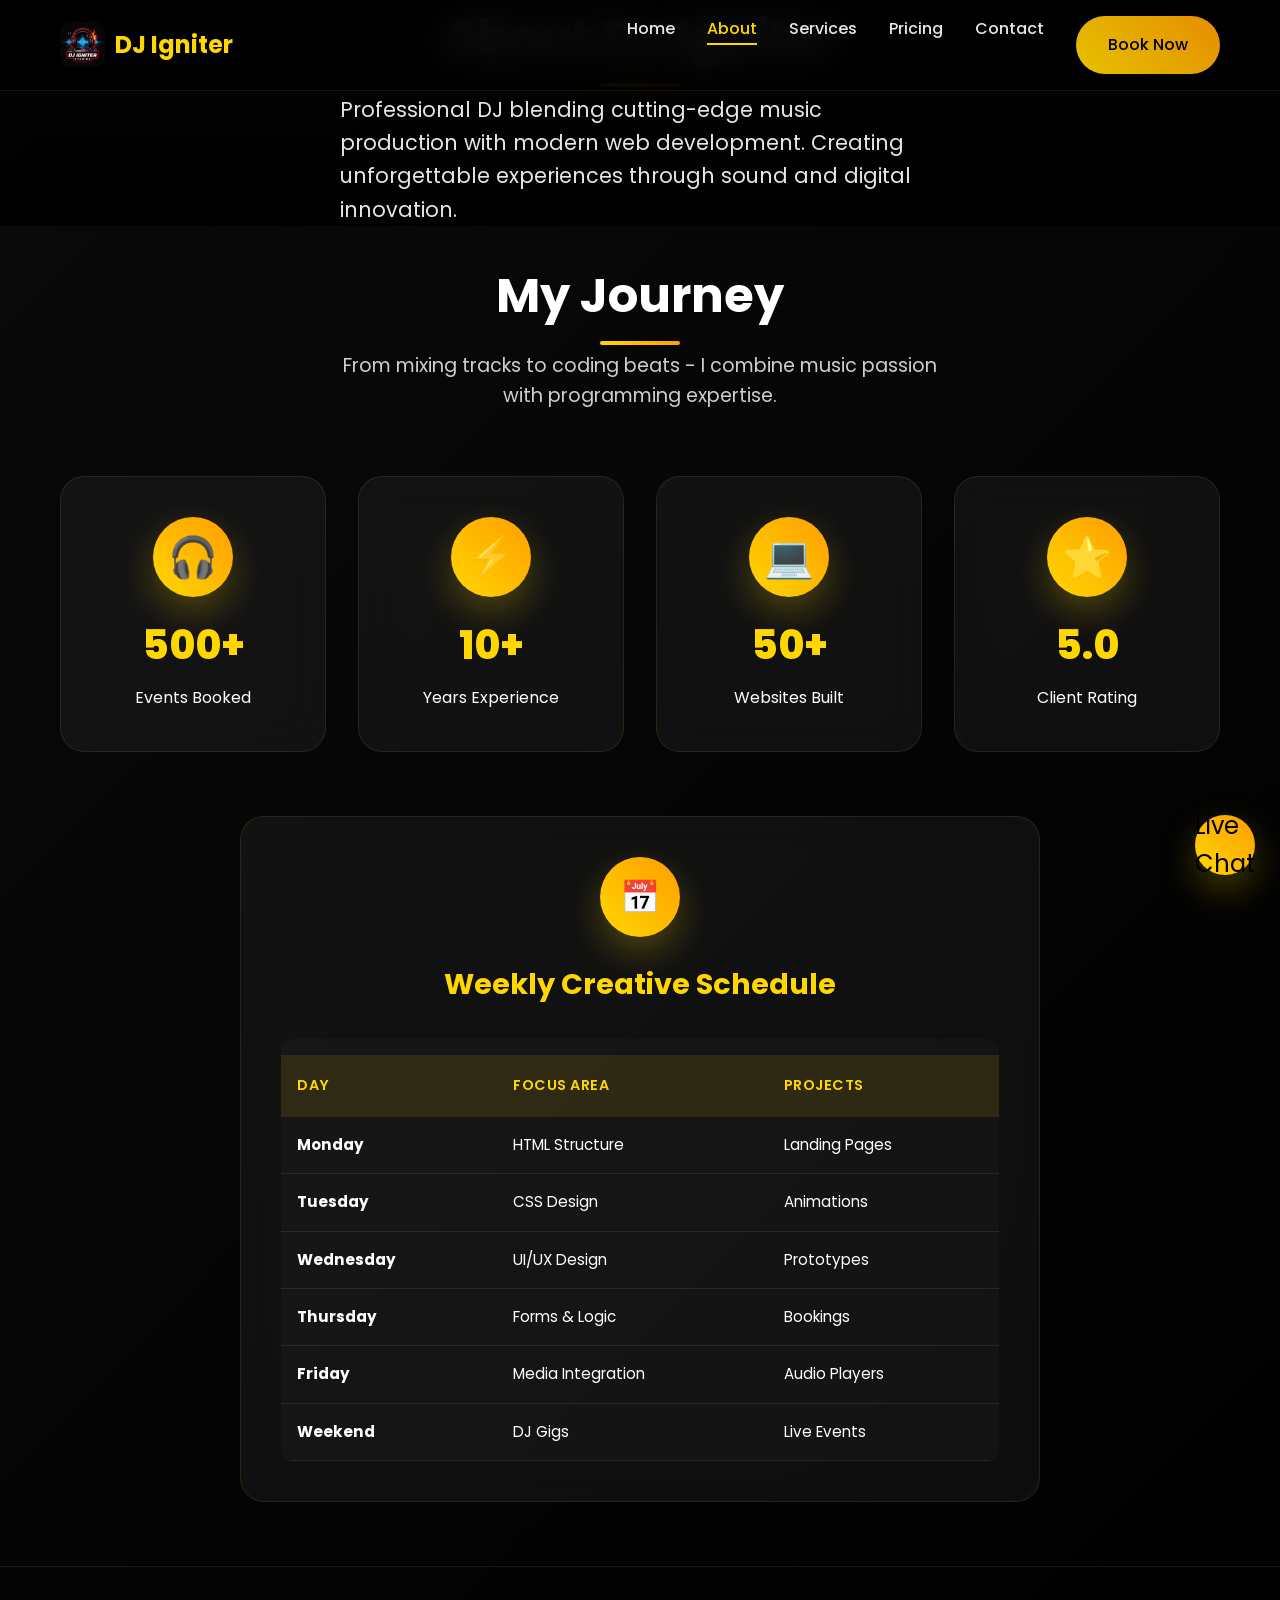
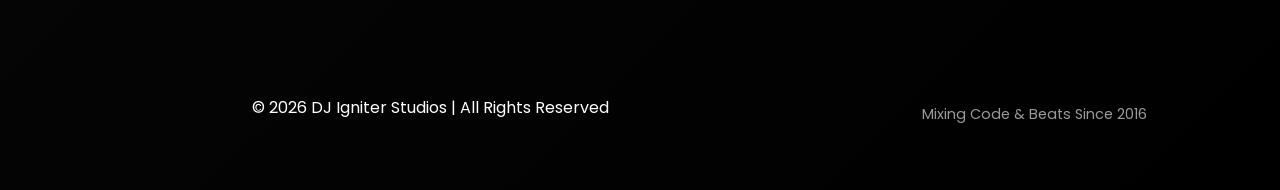
==== commit 952b5035: "Fix HTML formatting and update navbar icons" ====
--- a/about.html
+++ b/about.html
@@ -34,7 +34,7 @@
             </nav>
 
             <button class="mobile-menu-toggle" id="mobileToggle">
-                <i>☰</i>
+                <i class="fas fa-bars"></i>
             </button>
         </div>
     </header>
@@ -152,14 +152,14 @@
 
     <!-- ================= CHAT FLOAT ================= -->
     <div class="float" id="chatToggle">
-        <i>💬</i>
+        <i class="fas fa-comments"></i>
         <span class="float-label">Live Chat</span>
     </div>
 
     <!-- ================= CHATBOT ================= -->
     <div class="chatbot" id="chatbot">
         <div class="chatbot-header">
-            <span><i>🤖</i> DJ Assistant</span>
+            <span><i class="fas fa-robot"></i> DJ Assistant</span>
             <button class="close-chat" id="closeChat">×</button>
         </div>
         <div id="chat-output">
@@ -168,7 +168,7 @@
         <div class="chat-input-container">
             <input type="text" id="chat-input" placeholder="Ask about bookings, services...">
             <button class="chat-send-btn" id="chat-send">
-                <i>→</i>
+                <i class="fas fa-arrow-right"></i>
             </button>
         </div>
     </div>
@@ -181,4 +181,4 @@
     <script src="script.js"></script>
 </body>
 
-</html>+</html>
--- a/style.css
+++ b/style.css
@@ -1937,4 +1937,184 @@
 .booking-container {
     max-width: 900px;
     margin: 0 auto;
-}+}
+
+/* ================= PRICING PAGE ================= */
+.pricing-hero {
+    min-height: 70vh;
+    background: linear-gradient(135deg, rgba(255, 215, 0, 0.1) 0%, transparent 50%),
+        radial-gradient(circle at 30% 20%, rgba(255, 215, 0, 0.15), transparent 60%);
+    display: flex;
+    align-items: center;
+    text-align: center;
+}
+
+.pricing-card.popular {
+    position: relative;
+}
+
+.plan-badge {
+    position: absolute;
+    top: 1rem;
+    right: 1rem;
+    background: var(--primary-gold);
+    color: var(--black);
+    padding: 0.5rem 1rem;
+    border-radius: 25px;
+    font-size: 0.8rem;
+    font-weight: 600;
+}
+
+.amount {
+    font-size: 2.5rem;
+    font-weight: 800;
+    color: var(--primary-gold);
+    display: block;
+}
+
+.range {
+    color: rgba(255, 255, 255, 0.7);
+    font-size: 1rem;
+}
+
+/* ================= PORTFOLIO STYLES ================= */
+.portfolio-hero {
+    min-height: 80vh;
+    background: linear-gradient(135deg, rgba(0, 0, 0, 0.8), rgba(10, 10, 10, 0.9)),
+        url("hero-bg.jpg") center/cover;
+    display: flex;
+    align-items: center;
+    text-align: center;
+}
+
+.tabs-container {
+    margin-top: 4rem;
+}
+
+.tabs {
+    display: flex;
+    justify-content: center;
+    gap: 1rem;
+    margin-bottom: 4rem;
+    flex-wrap: wrap;
+}
+
+.tab-btn {
+    padding: 1rem 2rem;
+    background: rgba(255, 255, 255, 0.1);
+    border: 2px solid rgba(255, 215, 0, 0.3);
+    color: var(--white);
+    border-radius: 50px;
+    font-weight: 600;
+    cursor: pointer;
+    transition: all 0.3s ease;
+}
+
+.tab-btn.active,
+.tab-btn:hover {
+    background: var(--primary-gold);
+    color: var(--black);
+    transform: translateY(-2px);
+}
+
+.tab-content {
+    display: none;
+}
+
+.tab-content.active {
+    display: block;
+    animation: fadeInUp 0.6s ease;
+}
+
+.portfolio-grid {
+    display: grid;
+    grid-template-columns: repeat(auto-fit, minmax(350px, 1fr));
+    gap: 2rem;
+}
+
+.portfolio-item {
+    height: 300px;
+    position: relative;
+    overflow: hidden;
+    border-radius: 20px;
+}
+
+.portfolio-item img {
+    width: 100%;
+    height: 100%;
+    object-fit: cover;
+    transition: transform 0.5s ease;
+}
+
+.portfolio-overlay {
+    position: absolute;
+    bottom: 0;
+    left: 0;
+    right: 0;
+    background: linear-gradient(transparent, rgba(0, 0, 0, 0.95));
+    color: white;
+    padding: 2rem 1.5rem 1.5rem;
+    transform: translateY(100%);
+    transition: transform 0.4s ease;
+}
+
+.portfolio-item:hover .portfolio-overlay {
+    transform: translateY(0);
+}
+
+.portfolio-item:hover img {
+    transform: scale(1.05);
+}
+
+.portfolio-tags {
+    display: flex;
+    gap: 0.5rem;
+    margin-top: 1rem;
+}
+
+.portfolio-tags span {
+    background: var(--primary-gold);
+    color: var(--black);
+    padding: 0.3rem 0.8rem;
+    border-radius: 15px;
+    font-size: 0.8rem;
+    font-weight: 600;
+}
+
+.portfolio-web {
+    height: 100%;
+    display: flex;
+    flex-direction: column;
+    align-items: center;
+    justify-content: center;
+    text-align: center;
+    padding: 2rem;
+    background: var(--blur-bg);
+}
+
+.portfolio-web i {
+    font-size: 4rem;
+    color: var(--primary-gold);
+    margin-bottom: 1rem;
+}
+
+.current-site {
+    background: linear-gradient(135deg, var(--primary-gold), var(--gold-dark));
+    color: var(--black);
+}
+
+.audio-item .audio-preview {
+    height: 100%;
+    display: flex;
+    flex-direction: column;
+    align-items: center;
+    justify-content: center;
+    gap: 1rem;
+    padding: 2rem;
+    text-align: center;
+}
+
+.audio-preview audio {
+    width: 100%;
+    max-width: 250px;
+}
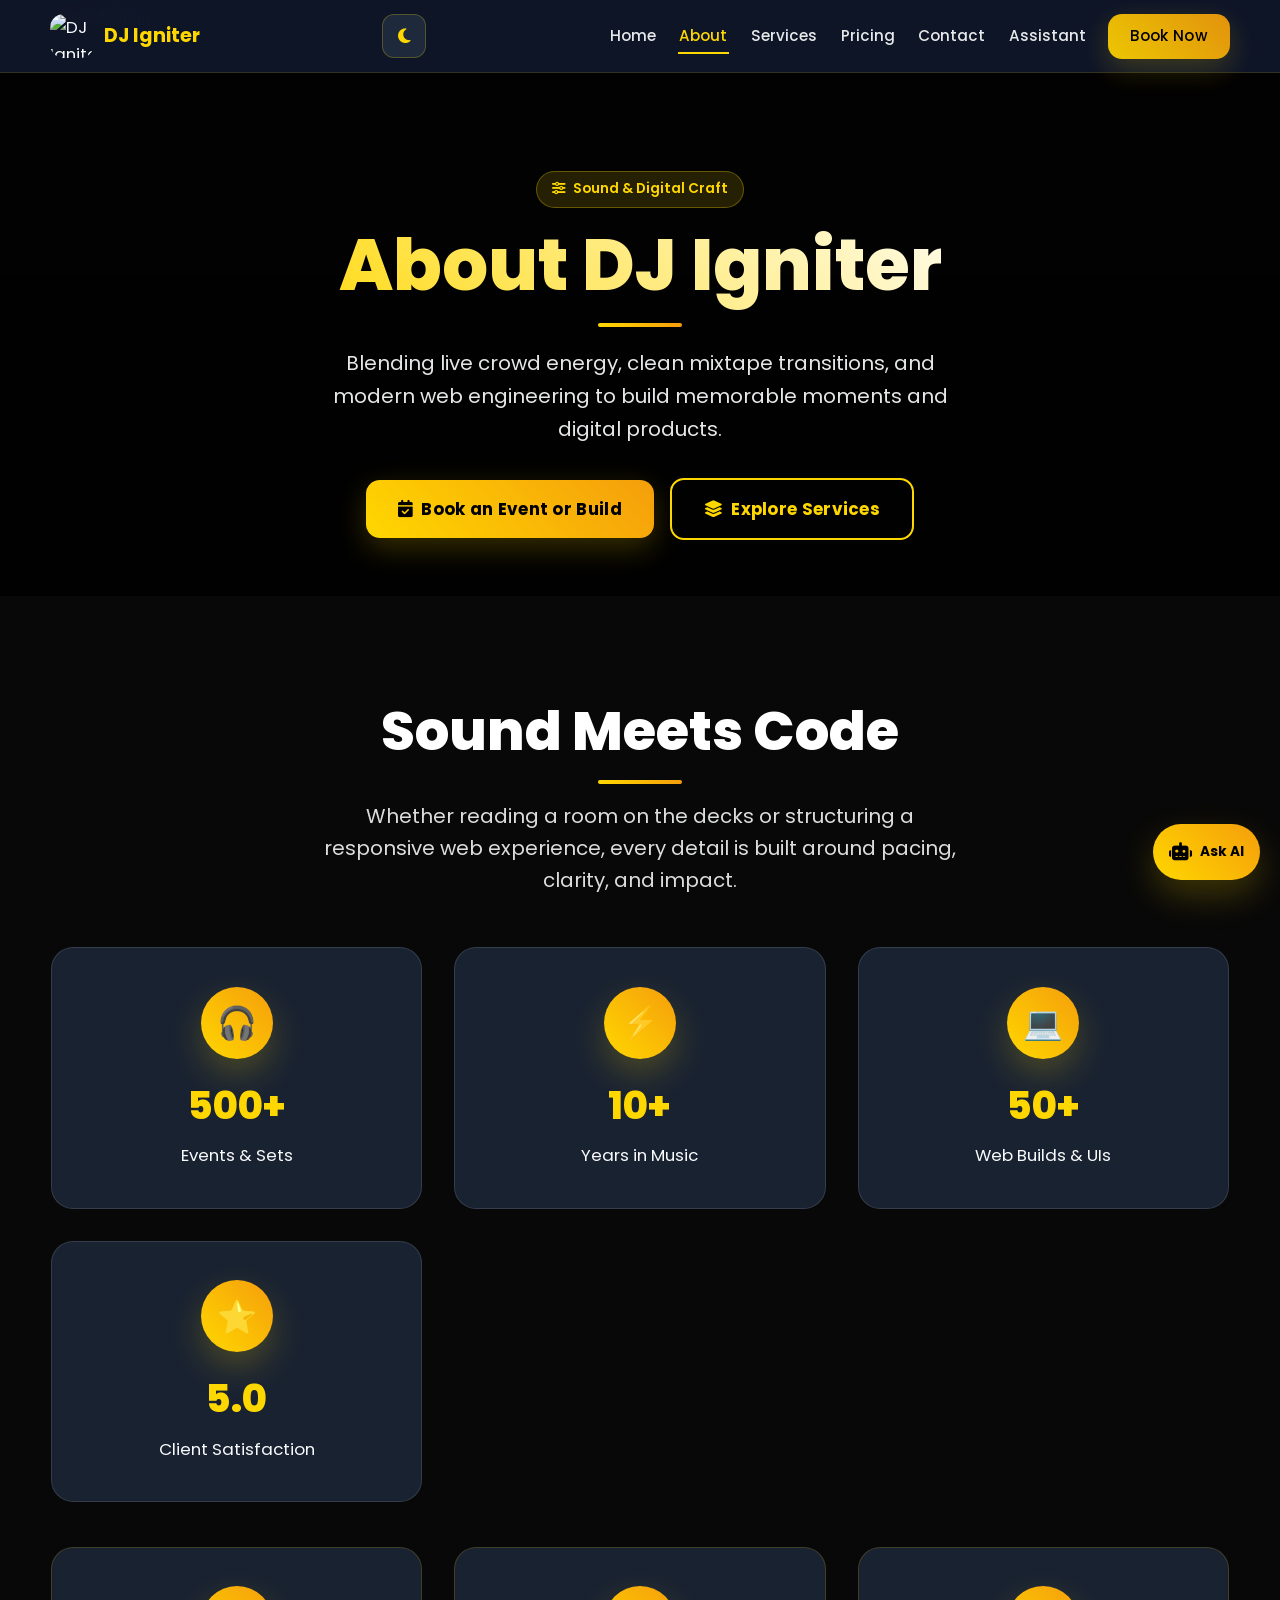
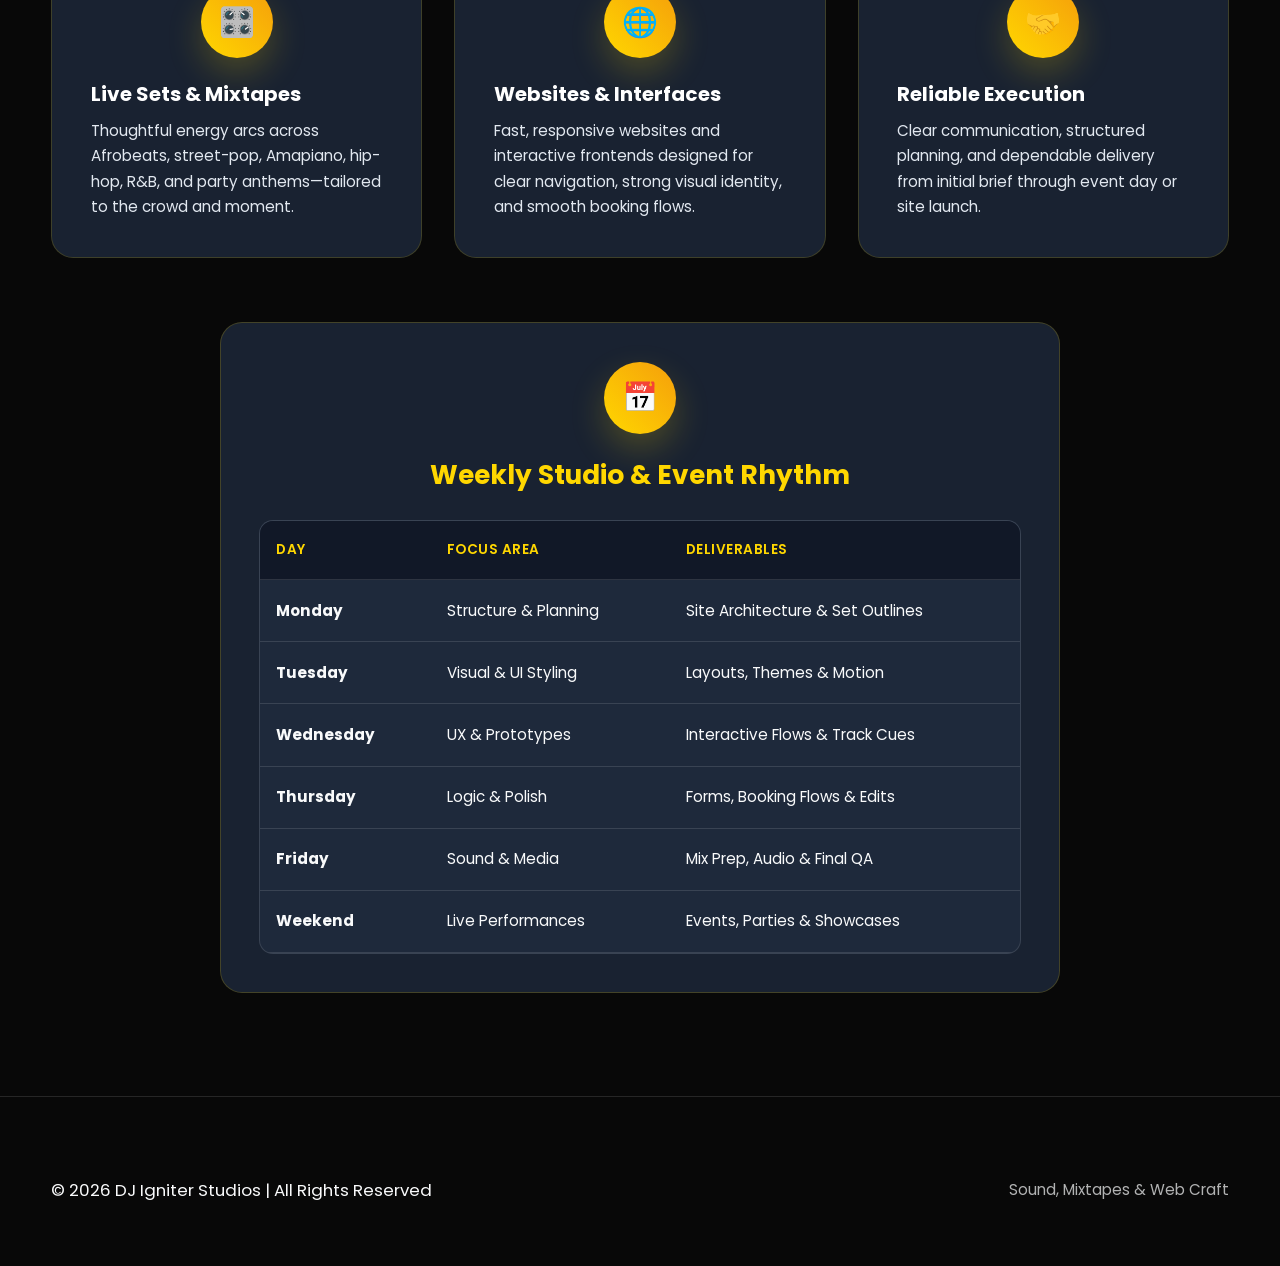
==== commit c8448b07: "Update about.html" ====
--- a/about.html
+++ b/about.html
@@ -5,49 +5,138 @@
     <title>About | DJ Igniter</title>
     <meta charset="UTF-8">
     <meta name="viewport" content="width=device-width, initial-scale=1.0">
-    <meta name="description" content="DJ Igniter - Professional DJ services with cutting-edge technology">
-
+    <meta name="description" content="DJ Igniter - Live DJ sets, custom mixtapes, and modern web development">
+
+    <link rel="preconnect" href="https://fonts.googleapis.com">
+    <link rel="preconnect" href="https://fonts.gstatic.com" crossorigin>
     <link rel="stylesheet" href="style.css">
     <link href="https://fonts.googleapis.com/css2?family=Poppins:wght@300;400;500;600;700;800&display=swap"
         rel="stylesheet">
-    <link rel="icon" href="logo.jpg">
+    <link rel="stylesheet" href="https://cdnjs.cloudflare.com/ajax/libs/font-awesome/6.5.1/css/all.min.css"
+        referrerpolicy="no-referrer">
+    <link rel="icon" href="images/logo.jpg">
+
+    <style>
+        .about-hero--compact {
+            min-height: min(52vh, 480px);
+            padding-top: clamp(96px, 12vw, 128px);
+            padding-bottom: clamp(36px, 5vw, 56px);
+        }
+
+        .about-badge {
+            display: inline-flex;
+            align-items: center;
+            gap: 0.45rem;
+            padding: 0.42rem 0.95rem;
+            border-radius: 999px;
+            font-size: var(--font-xs);
+            font-weight: 600;
+            background: rgba(255, 215, 0, 0.14);
+            color: var(--primary-gold);
+            border: 1px solid rgba(255, 215, 0, 0.3);
+            margin-bottom: 1rem;
+        }
+
+        .craft-grid {
+            display: grid;
+            grid-template-columns: repeat(auto-fit, minmax(min(100%, 260px), 1fr));
+            gap: clamp(1.25rem, 2.5vw, 2rem);
+            margin-top: clamp(2rem, 3.5vw, 3rem);
+        }
+
+        .craft-card.card {
+            text-align: left;
+            border: 1px solid rgba(255, 215, 0, 0.16);
+        }
+
+        .craft-card h3 {
+            color: var(--heading-color);
+            font-size: var(--font-lg);
+            margin-bottom: 0.5rem;
+        }
+
+        .craft-card p {
+            color: var(--card-text);
+            font-size: var(--font-sm);
+            line-height: 1.65;
+        }
+
+        .schedule-card.card {
+            max-width: 840px;
+            margin: clamp(2.5rem, 5vw, 4rem) auto 0;
+            border: 1px solid rgba(255, 215, 0, 0.18);
+        }
+    </style>
 </head>
 
 <body>
+    <nav class="breadcrumb" aria-label="Breadcrumb">
+        <a href="index.html">Home</a>
+        <span>/</span>
+        <span>About</span>
+    </nav>
+
+    <!-- ================= PRELOADER ================= -->
+    <div id="loader">
+        <div class="loader-content">
+            <img src="images/placeholder.webp" data-src="images/logo.jpg" alt="DJ Igniter performing">
+            <h1>DJ IGNITER</h1>
+            <div class="loader-bar">
+                <div class="loader-progress"></div>
+            </div>
+        </div>
+    </div>
+
     <!-- ================= NAVBAR ================= -->
     <header class="nav" id="navbar">
         <div class="nav-container">
             <div class="nav-logo">
-                <img src="logo.jpg" alt="DJ Igniter Logo" class="logo-img">
+                <img src="images/placeholder.webp" data-src="images/logo.jpg" alt="DJ Igniter Logo" class="logo-img">
                 <h2>DJ Igniter</h2>
             </div>
 
-            <nav>
+            <button type="button" id="themeToggle" class="theme-toggle" aria-label="Toggle Theme">
+                <i class="fas fa-moon" aria-hidden="true"></i>
+            </button>
+
+            <nav aria-label="Primary Navigation">
                 <ul class="nav-links">
                     <li><a href="index.html">Home</a></li>
-                    <li><a class="active" href="about.html">About</a></li>
+                    <li><a class="active" href="about.html" aria-current="page">About</a></li>
                     <li><a href="services.html">Services</a></li>
                     <li><a href="pricing.html">Pricing</a></li>
                     <li><a href="contact.html">Contact</a></li>
+                    <li><a href="assistant.html">Assistant</a></li>
                     <li><a href="booking.html" class="cta-nav btn-primary btn">Book Now</a></li>
                 </ul>
             </nav>
 
-            <button class="mobile-menu-toggle" id="mobileToggle">
-                <i class="fas fa-bars"></i>
+            <button type="button" class="mobile-menu-toggle" id="mobileToggle" aria-label="Toggle navigation menu"
+                aria-expanded="false">
+                <i class="fas fa-bars" aria-hidden="true"></i>
             </button>
         </div>
     </header>
 
     <!-- ================= HERO ABOUT ================= -->
-    <section class="about-hero fade">
+    <section class="about-hero about-hero--compact fade">
         <div class="container">
             <div class="hero-content">
+                <span class="about-badge">
+                    <i class="fas fa-sliders" aria-hidden="true"></i> Sound &amp; Digital Craft
+                </span>
                 <h1 class="section-title">About DJ Igniter</h1>
                 <p class="hero-subtitle">
-                    Professional DJ blending cutting-edge music production with modern web development.
-                    Creating unforgettable experiences through sound and digital innovation.
-                </p>
+                    Blending live crowd energy, clean mixtape transitions, and modern web engineering to build memorable moments and digital products.
+                </p>
+                <div class="hero-buttons">
+                    <a href="booking.html" class="btn btn-primary btn-large">
+                        <i class="fas fa-calendar-check" aria-hidden="true"></i> Book an Event or Build
+                    </a>
+                    <a href="services.html" class="btn btn-secondary btn-large">
+                        <i class="fas fa-layer-group" aria-hidden="true"></i> Explore Services
+                    </a>
+                </div>
             </div>
         </div>
     </section>
@@ -55,41 +144,66 @@
     <!-- ================= ABOUT CONTENT ================= -->
     <section class="section-padding container fade">
         <div class="section-header">
-            <h2 class="section-title">My Journey</h2>
+            <h2 class="section-title">Sound Meets Code</h2>
             <p class="section-subtitle">
-                From mixing tracks to coding beats - I combine music passion with programming expertise.
+                Whether reading a room on the decks or structuring a responsive web experience, every detail is built around pacing, clarity, and impact.
             </p>
         </div>
 
         <!-- STATS GRID -->
         <div class="stats-grid fade">
             <div class="stat-card">
-                <div class="stat-icon">🎧</div>
-                <h3>500+</h3>
-                <p>Events Booked</p>
+                <div class="stat-icon" aria-hidden="true">🎧</div>
+                <h3 data-count="500">500+</h3>
+                <p>Events &amp; Sets</p>
             </div>
             <div class="stat-card">
-                <div class="stat-icon">⚡</div>
-                <h3>10+</h3>
-                <p>Years Experience</p>
+                <div class="stat-icon" aria-hidden="true">⚡</div>
+                <h3 data-count="10">10+</h3>
+                <p>Years in Music</p>
             </div>
             <div class="stat-card">
-                <div class="stat-icon">💻</div>
-                <h3>50+</h3>
-                <p>Websites Built</p>
+                <div class="stat-icon" aria-hidden="true">💻</div>
+                <h3 data-count="50">50+</h3>
+                <p>Web Builds &amp; UIs</p>
             </div>
             <div class="stat-card">
-                <div class="stat-icon">⭐</div>
-                <h3>5.0</h3>
-                <p>Client Rating</p>
+                <div class="stat-icon" aria-hidden="true">⭐</div>
+                <h3 data-count="5">5.0</h3>
+                <p>Client Satisfaction</p>
+            </div>
+        </div>
+
+        <!-- PILLARS -->
+        <div class="craft-grid fade">
+            <div class="craft-card card">
+                <div class="card-icon" aria-hidden="true">🎛️</div>
+                <h3>Live Sets &amp; Mixtapes</h3>
+                <p>
+                    Thoughtful energy arcs across Afrobeats, street-pop, Amapiano, hip-hop, R&amp;B, and party anthems—tailored to the crowd and moment.
+                </p>
+            </div>
+            <div class="craft-card card">
+                <div class="card-icon" aria-hidden="true">🌐</div>
+                <h3>Websites &amp; Interfaces</h3>
+                <p>
+                    Fast, responsive websites and interactive frontends designed for clear navigation, strong visual identity, and smooth booking flows.
+                </p>
+            </div>
+            <div class="craft-card card">
+                <div class="card-icon" aria-hidden="true">🤝</div>
+                <h3>Reliable Execution</h3>
+                <p>
+                    Clear communication, structured planning, and dependable delivery from initial brief through event day or site launch.
+                </p>
             </div>
         </div>
 
         <!-- WEEKLY SCHEDULE TABLE -->
-        <div class="card fade" style="max-width: 800px; margin: 4rem auto;">
-            <div class="card-icon">📅</div>
-            <h3 style="margin-bottom: 2rem; color: var(--primary-gold); font-size: 1.8rem;">
-                Weekly Creative Schedule
+        <div class="card schedule-card fade">
+            <div class="card-icon" aria-hidden="true">📅</div>
+            <h3 style="margin-bottom: 1.5rem; color: var(--primary-gold); font-size: var(--font-xl);">
+                Weekly Studio &amp; Event Rhythm
             </h3>
 
             <div class="table-container">
@@ -98,39 +212,39 @@
                         <tr>
                             <th>Day</th>
                             <th>Focus Area</th>
-                            <th>Projects</th>
+                            <th>Deliverables</th>
                         </tr>
                     </thead>
                     <tbody>
                         <tr>
                             <td><strong>Monday</strong></td>
-                            <td>HTML Structure</td>
-                            <td>Landing Pages</td>
+                            <td>Structure &amp; Planning</td>
+                            <td>Site Architecture &amp; Set Outlines</td>
                         </tr>
                         <tr>
                             <td><strong>Tuesday</strong></td>
-                            <td>CSS Design</td>
-                            <td>Animations</td>
+                            <td>Visual &amp; UI Styling</td>
+                            <td>Layouts, Themes &amp; Motion</td>
                         </tr>
                         <tr>
                             <td><strong>Wednesday</strong></td>
-                            <td>UI/UX Design</td>
-                            <td>Prototypes</td>
+                            <td>UX &amp; Prototypes</td>
+                            <td>Interactive Flows &amp; Track Cues</td>
                         </tr>
                         <tr>
                             <td><strong>Thursday</strong></td>
-                            <td>Forms & Logic</td>
-                            <td>Bookings</td>
+                            <td>Logic &amp; Polish</td>
+                            <td>Forms, Booking Flows &amp; Edits</td>
                         </tr>
                         <tr>
                             <td><strong>Friday</strong></td>
-                            <td>Media Integration</td>
-                            <td>Audio Players</td>
+                            <td>Sound &amp; Media</td>
+                            <td>Mix Prep, Audio &amp; Final QA</td>
                         </tr>
                         <tr>
                             <td><strong>Weekend</strong></td>
-                            <td>DJ Gigs</td>
-                            <td>Live Events</td>
+                            <td>Live Performances</td>
+                            <td>Events, Parties &amp; Showcases</td>
                         </tr>
                     </tbody>
                 </table>
@@ -143,42 +257,131 @@
         <div class="container">
             <div class="footer-content">
                 <p>© 2026 DJ Igniter Studios | All Rights Reserved</p>
-                <p style="margin-top: 0.5rem; opacity: 0.6; font-size: 0.9rem;">
-                    Mixing Code & Beats Since 2016
+                <p style="opacity: 0.7; font-size: var(--font-sm);">
+                    Sound, Mixtapes &amp; Web Craft
                 </p>
             </div>
         </div>
     </footer>
 
-    <!-- ================= CHAT FLOAT ================= -->
-    <div class="float" id="chatToggle">
-        <i class="fas fa-comments"></i>
-        <span class="float-label">Live Chat</span>
+    <!-- ================= BACK TO TOP ================= -->
+    <button type="button" id="backToTop" class="back-to-top" aria-label="Back to top">
+        <i class="fas fa-chevron-up" aria-hidden="true"></i>
+    </button>
+
+    <!-- ================= AI CHAT FLOAT ================= -->
+    <button type="button" class="float" id="chatToggle" aria-label="Open AI assistant chat">
+        <i class="fas fa-robot" aria-hidden="true"></i>
+        <span class="float-label">Ask AI</span>
+    </button>
+
+    <!-- ================= CHATBOT DRAWER ================= -->
+    <div class="chatbot" id="chatbot" role="dialog" aria-label="DJ Igniter AI chat">
+        <div class="chatbot-header">
+            <span><i class="fas fa-robot" aria-hidden="true"></i> Quick AI Help</span>
+            <button type="button" class="close-chat" id="closeChat" aria-label="Close chat">×</button>
+        </div>
+        <div id="chat-output">
+            <div style="opacity: 0.85;">Ask about bookings, pricing, mixtapes, websites, or quick ideas.</div>
+        </div>
+        <div class="chat-input-container">
+            <input type="text" id="chat-input" placeholder="Ask anything..." aria-label="Ask anything">
+            <button type="button" class="chat-send-btn" id="chat-send" aria-label="Send message">
+                <i class="fas fa-arrow-right" aria-hidden="true"></i>
+            </button>
+        </div>
     </div>
 
-    <!-- ================= CHATBOT ================= -->
-    <div class="chatbot" id="chatbot">
-        <div class="chatbot-header">
-            <span><i class="fas fa-robot"></i> DJ Assistant</span>
-            <button class="close-chat" id="closeChat">×</button>
-        </div>
-        <div id="chat-output">
-            <div style="opacity: 0.7; font-style: italic;">DJ Igniter is online! How can I help?</div>
-        </div>
-        <div class="chat-input-container">
-            <input type="text" id="chat-input" placeholder="Ask about bookings, services...">
-            <button class="chat-send-btn" id="chat-send">
-                <i class="fas fa-arrow-right"></i>
-            </button>
-        </div>
-    </div>
-
-    <!-- 🔊 CLICK SOUND -->
+    <!-- CLICK SOUND -->
     <audio id="clickSound" preload="auto">
         <source src="click.mp3" type="audio/mpeg">
     </audio>
 
+    <script src="js/utils.js"></script>
+    <script src="js/notifications.js"></script>
+    <script src="js/animations.js"></script>
+    <script src="js/config.js"></script>
+    <script src="js/app.js"></script>
+    <script src="js/navigation.js"></script>
+    <script src="js/command-palette.js"></script>
+    <script src="js/studio-fallbacks.js"></script>
     <script src="script.js"></script>
+    <script>
+        document.addEventListener("DOMContentLoaded", function () {
+            const toggle = document.getElementById("chatToggle");
+            const drawer = document.getElementById("chatbot");
+            const closeBtn = document.getElementById("closeChat");
+            const input = document.getElementById("chat-input");
+            const sendBtn = document.getElementById("chat-send");
+            const output = document.getElementById("chat-output");
+
+            if (!toggle || !drawer || !input || !sendBtn || !output) return;
+
+            function replyFor(text) {
+                const q = text.toLowerCase();
+                if (/(price|pricing|cost|rate|how much|fee|₦)/i.test(q)) {
+                    return "Event DJ packages start around ₦800k+, custom mixtapes from ₦150k+, and websites from ₦300k+. Check pricing.html or ask on Ava Assistant for full details.";
+                }
+                if (/(book|booking|reserve|hire|date|event)/i.test(q)) {
+                    return "Head to booking.html with your event date, service type, and details—or use contact.html to message directly.";
+                }
+                if (/(mixtape|dj|set|music|playlist)/i.test(q)) {
+                    return "We curate high-energy live sets and custom mixtapes across Afrobeats, street-pop, Amapiano, hip-hop, and party classics.";
+                }
+                if (/(web|website|code|site|app|design)/i.test(q)) {
+                    return "We build responsive landing pages, business sites, and web experiences tailored to clear user journeys.";
+                }
+                return "I can help with DJ bookings, pricing, mixtapes, websites, or brainstorming ideas. What are you working on?";
+            }
+
+            function appendMsg(who, msg) {
+                const row = document.createElement("div");
+                row.style.marginBottom = "0.65rem";
+                row.style.padding = "0.55rem 0.75rem";
+                row.style.borderRadius = "12px";
+                row.style.background = who === "user" ? "rgba(255, 215, 0, 0.16)" : "rgba(255, 255, 255, 0.06)";
+                const label = document.createElement("strong");
+                label.textContent = who === "user" ? "You: " : "AI: ";
+                const span = document.createElement("span");
+                span.textContent = msg;
+                row.appendChild(label);
+                row.appendChild(span);
+                output.appendChild(row);
+                output.scrollTop = output.scrollHeight;
+            }
+
+            function sendDrawerMsg() {
+                const val = input.value.trim();
+                if (!val) return;
+                appendMsg("user", val);
+                input.value = "";
+                setTimeout(function () {
+                    appendMsg("bot", replyFor(val));
+                }, 220);
+            }
+
+            toggle.addEventListener("click", function () {
+                drawer.classList.toggle("open");
+                if (drawer.classList.contains("open")) {
+                    input.focus();
+                }
+            });
+
+            if (closeBtn) {
+                closeBtn.addEventListener("click", function () {
+                    drawer.classList.remove("open");
+                });
+            }
+
+            sendBtn.addEventListener("click", sendDrawerMsg);
+            input.addEventListener("keydown", function (e) {
+                if (e.key === "Enter") {
+                    e.preventDefault();
+                    sendDrawerMsg();
+                }
+            });
+        });
+    </script>
 </body>
 
 </html>
--- a/style.css
+++ b/style.css
@@ -1,102 +1,272 @@
 /* =========================
-   SAAS PREMIUM DESIGN SYSTEM v2.0
-   CLEANED & OPTIMIZED
+   SAAS PREMIUM DESIGN SYSTEM v2.1
+   CLEANED, RESPONSIVE & OPTIMIZED
 ========================= */
-
 * {
     margin: 0;
     padding: 0;
     box-sizing: border-box;
 }
 
+[hidden] {
+    display: none !important;
+}
+
 :root {
-    --primary-gold: #ffd700;
-    --gold-dark: #ff9d00;
-    --black: #000;
-    --dark: #0a0a0a;
-    --gray: #333;
-    --white: #fff;
-    --shadow-gold: rgba(255, 215, 0, 0.25);
-    --shadow-dark: rgba(0, 0, 0, 0.5);
-    --blur-bg: rgba(255, 255, 255, 0.05);
-    --glass-bg: rgba(255, 255, 255, 0.08);
+    /* ================= BRAND COLORS ================= */
+    --primary-gold: #FFD700;
+    --gold-dark: #F59E0B;
+    --black: #000000;
+    --dark: #0F172A;
+
+    /* ================= BACKGROUNDS ================= */
+    --bg-color: #080808;
+    --bg-secondary: #111827;
+    --bg-card: #1E293B;
+    --blur-bg: rgba(30, 41, 59, 0.82);
+
+    /* ================= TEXT ================= */
+    --text-primary: #F9FAFB;
+    --text-secondary: #E5E7EB;
+    --text-muted: #CBD5E1;
+    --heading-color: #FFFFFF;
+    --card-text: #E2E8F0;
+    --link-color: #FFD700;
+
+    /* ================= BORDERS ================= */
+    --border-color: rgba(255, 255, 255, 0.12);
+
+    /* ================= SHADOWS ================= */
+    --shadow-gold: rgba(255, 215, 0, 0.22);
+    --shadow-dark: rgba(0, 0, 0, 0.45);
+    --shadow-heavy: 0 25px 60px rgba(0, 0, 0, 0.45);
+
+    /* ================= STATUS ================= */
+    --success: #22C55E;
+    --error: #EF4444;
+
+    /* ================= TRANSITIONS ================= */
+    --transition: all 0.3s ease;
+
+    /* ================= SPACING ================= */
+    --space-xs: 8px;
+    --space-sm: 12px;
+    --space-md: 20px;
+    --space-lg: 32px;
+    --space-xl: 48px;
+    --space-2xl: 72px;
+    --section-padding: clamp(64px, 8vw, 110px);
+    --container-width: 1280px;
+
+    /* ================= TYPOGRAPHY ================= */
+    --font-xs: clamp(0.75rem, 0.2vw + 0.7rem, 0.85rem);
+    --font-sm: clamp(0.875rem, 0.25vw + 0.82rem, 0.95rem);
+    --font-base: clamp(0.95rem, 0.3vw + 0.88rem, 1.05rem);
+    --font-lg: clamp(1.05rem, 0.45vw + 0.95rem, 1.25rem);
+    --font-xl: clamp(1.25rem, 0.8vw + 1.05rem, 1.65rem);
+    --font-2xl: clamp(1.65rem, 1.8vw + 1.2rem, 2.4rem);
+    --font-3xl: clamp(2rem, 3vw + 1.3rem, 3.4rem);
+    --font-4xl: clamp(2.35rem, 4.2vw + 1.4rem, 4.5rem);
+}
+
+body.light-mode {
+    --bg-color: #FAFAFA;
+    --bg-secondary: #F1F5F9;
+    --bg-card: #FFFFFF;
+    --blur-bg: rgba(255, 255, 255, 0.92);
+    --text-primary: #111827;
+    --text-secondary: #334155;
+    --text-muted: #475569;
+    --heading-color: #0F172A;
+    --card-text: #334155;
+    --link-color: #92400E;
+    --border-color: rgba(15, 23, 42, 0.12);
 }
 
 html {
     scroll-behavior: smooth;
+    scroll-padding-top: 88px;
+    max-width: 100%;
+    overflow-x: clip;
 }
 
 body {
     font-family: 'Poppins', sans-serif;
-    background: linear-gradient(135deg, var(--dark) 0%, var(--black) 100%);
-    color: var(--white);
+    font-size: var(--font-base);
+    background: var(--bg-color);
+    color: var(--text-primary);
     line-height: 1.6;
-    overflow-x: hidden;
+    overflow-x: clip;
+    max-width: 100%;
+    transition: background-color 0.3s ease, color 0.3s ease;
+}
+
+img,
+svg,
+video,
+canvas {
+    max-width: 100%;
+}
+
+.sr-only {
+    position: absolute;
+    width: 1px;
+    height: 1px;
+    padding: 0;
+    margin: -1px;
+    overflow: hidden;
+    clip: rect(0, 0, 0, 0);
+    white-space: nowrap;
+    border: 0;
+}
+
+.breadcrumb {
+    padding: 0.65rem min(4%, var(--container-width));
+    font-size: var(--font-xs);
+    color: var(--text-muted);
+    display: flex;
+    flex-wrap: wrap;
+    gap: 0.4rem;
+    align-items: center;
+}
+
+.breadcrumb a {
+    color: var(--link-color);
+    text-decoration: none;
+}
+
+.breadcrumb a:hover {
+    text-decoration: underline;
 }
 
 /* =========================
-   NAVIGATION - FIXED
+   NAVIGATION - RESPONSIVE
 ========================= */
 .nav {
     position: fixed;
     top: 0;
+    left: 0;
     width: 100%;
-    background: rgba(0, 0, 0, 0.9);
+    background: rgba(15, 23, 42, 0.94);
     backdrop-filter: blur(20px);
     -webkit-backdrop-filter: blur(20px);
     z-index: 1000;
-    padding: 1rem 0;
-    border-bottom: 1px solid rgba(255, 215, 0, 0.1);
+    padding: 0.85rem 0;
+    border-bottom: 1px solid rgba(255, 215, 0, 0.14);
     transition: all 0.3s ease;
 }
 
+body.light-mode .nav {
+    background: rgba(255, 255, 255, 0.94);
+    border-bottom: 1px solid rgba(15, 23, 42, 0.1);
+}
+
 .nav.scrolled {
-    background: rgba(0, 0, 0, 0.95);
-    padding: 0.8rem 0;
+    background: rgba(0, 0, 0, 0.97);
+    padding: 0.7rem 0;
     box-shadow: 0 2px 20px var(--shadow-gold);
 }
 
+body.light-mode .nav.scrolled {
+    background: rgba(255, 255, 255, 0.98);
+    box-shadow: 0 4px 20px rgba(15, 23, 42, 0.08);
+}
+
 .nav-container {
-    max-width: 1200px;
+    width: min(94%, var(--container-width));
     margin: 0 auto;
-    padding: 0 20px;
+    padding: 0 12px;
     display: flex;
     justify-content: space-between;
     align-items: center;
+    gap: 0.75rem;
 }
 
 .nav-logo {
     display: flex;
     align-items: center;
     gap: 10px;
+    min-width: 0;
+    flex-shrink: 0;
 }
 
 .nav-logo h2 {
     color: var(--primary-gold);
-    font-size: 1.5rem;
+    font-size: clamp(1.15rem, 1.5vw, 1.5rem);
     font-weight: 700;
+    white-space: nowrap;
+}
+
+body.light-mode .nav-logo h2 {
+    color: #B45309;
 }
 
 .logo-img {
-    width: 45px;
-    height: 45px;
+    width: 44px;
+    height: 44px;
     object-fit: cover;
-    border-radius: 10px;
+    border-radius: 14px;
+    display: block;
+    flex-shrink: 0;
+}
+
+.nav-controls {
+    display: flex;
+    align-items: center;
+    gap: 0.65rem;
+}
+
+.theme-toggle {
+    min-width: 44px;
+    min-height: 44px;
+    border-radius: 12px;
+    border: 1px solid rgba(255, 215, 0, 0.25);
+    background: var(--bg-card);
+    color: var(--primary-gold);
+    display: inline-flex;
+    align-items: center;
+    justify-content: center;
+    cursor: pointer;
+    font-size: 1.05rem;
+    transition: var(--transition);
+    flex-shrink: 0;
+}
+
+body.light-mode .theme-toggle {
+    color: #B45309;
+    border-color: rgba(180, 83, 9, 0.25);
+}
+
+.theme-toggle:hover {
+    background: var(--primary-gold);
+    color: var(--black);
 }
 
 .nav-links {
     display: flex;
+    align-items: center;
     list-style: none;
-    gap: 2rem;
+    gap: clamp(0.85rem, 1.6vw, 1.85rem);
+    flex-wrap: wrap;
 }
 
 .nav-links a {
-    color: var(--white);
+    color: #F9FAFB;
     text-decoration: none;
     font-weight: 500;
-    opacity: 0.9;
-    transition: all 0.3s ease;
+    font-size: var(--font-sm);
+    opacity: 0.92;
+    transition: all 0.25s ease;
     position: relative;
+    padding: 0.35rem 0.1rem;
+    display: inline-flex;
+    align-items: center;
+    min-height: 40px;
+    white-space: nowrap;
+}
+
+body.light-mode .nav-links a {
+    color: #1E293B;
 }
 
 .nav-links a:hover,
@@ -105,10 +275,15 @@
     opacity: 1;
 }
 
+body.light-mode .nav-links a:hover,
+body.light-mode .nav-links a.active {
+    color: #B45309;
+}
+
 .nav-links a.active::after {
     content: '';
     position: absolute;
-    bottom: -5px;
+    bottom: 2px;
     left: 0;
     width: 100%;
     height: 2px;
@@ -116,14 +291,22 @@
 }
 
 .cta-nav {
-    padding: 0.8rem 1.5rem;
+    padding: 0.65rem 1.35rem !important;
+    min-height: 44px !important;
     background: linear-gradient(45deg, var(--primary-gold), var(--gold-dark));
     color: var(--black) !important;
     border-radius: 50px;
     font-weight: 600;
-    font-size: 0.9rem;
-    transition: all 0.3s ease;
+    font-size: var(--font-sm);
+    transition: all 0.25s ease;
     text-decoration: none;
+    display: inline-flex;
+    align-items: center;
+    justify-content: center;
+}
+
+.cta-nav::after {
+    display: none !important;
 }
 
 .cta-nav:hover {
@@ -133,37 +316,141 @@
 
 .mobile-menu-toggle {
     display: none;
-    background: none;
-    border: none;
-    color: var(--white);
-    font-size: 1.5rem;
+    min-width: 44px;
+    min-height: 44px;
+    background: var(--bg-card);
+    border: 1px solid rgba(255, 215, 0, 0.25);
+    border-radius: 12px;
+    color: var(--text-primary);
+    font-size: 1.25rem;
+    align-items: center;
+    justify-content: center;
     cursor: pointer;
+    flex-shrink: 0;
+    transition: transform 0.3s ease, background 0.3s ease, color 0.3s ease;
+}
+
+.mobile-menu-toggle.active {
+    transform: rotate(90deg);
+    background: var(--primary-gold);
+    color: var(--black);
+}
+
+@media (max-width: 1080px) {
+    .mobile-menu-toggle {
+        display: inline-flex;
+    }
+
+    .nav > .nav-container > nav {
+        position: fixed;
+        top: 72px;
+        left: 0;
+        right: 0;
+        background: rgba(15, 23, 42, 0.98);
+        backdrop-filter: blur(20px);
+        -webkit-backdrop-filter: blur(20px);
+        border-bottom: 1px solid rgba(255, 215, 0, 0.2);
+        padding: 0;
+        max-height: 0;
+        overflow: hidden;
+        opacity: 0;
+        visibility: hidden;
+        transition: max-height 0.35s ease, opacity 0.3s ease, padding 0.35s ease, visibility 0.3s ease;
+        z-index: 999;
+    }
+
+    body.light-mode .nav > .nav-container > nav {
+        background: rgba(255, 255, 255, 0.98);
+        border-bottom-color: rgba(15, 23, 42, 0.12);
+    }
+
+    .nav > .nav-container > nav.mobile-open {
+        max-height: calc(100vh - 72px);
+        overflow-y: auto;
+        opacity: 1;
+        visibility: visible;
+        padding: 1.25rem min(6%, 32px) 2rem;
+    }
+
+    .nav-links,
+    .nav-links.show {
+        display: flex !important;
+        flex-direction: column;
+        align-items: stretch;
+        gap: 0.35rem;
+        animation: fadeMenu 0.3s ease;
+    }
+
+    .nav-links li {
+        width: 100%;
+    }
+
+    .nav-links a {
+        width: 100%;
+        min-height: 48px;
+        padding: 0.75rem 1rem;
+        border-radius: 12px;
+        white-space: normal;
+    }
+
+    .nav-links a:hover,
+    .nav-links a.active {
+        background: rgba(255, 215, 0, 0.08);
+    }
+
+    .nav-links a.active::after {
+        display: none;
+    }
+
+    .cta-nav {
+        margin-top: 0.5rem;
+        width: 100%;
+    }
+}
+
+@keyframes fadeMenu {
+    from {
+        opacity: 0;
+        transform: translateY(-8px);
+    }
+    to {
+        opacity: 1;
+        transform: translateY(0);
+    }
 }
 
 /* =========================
-   HERO SECTION - CONSOLIDATED
+   HERO SECTION - RESPONSIVE
 ========================= */
-.hero {
-    min-height: 100vh;
+.hero,
+.service-hero,
+.booking-hero,
+.contact-hero,
+.about-hero,
+.portfolio-hero,
+.pricing-hero,
+.assistant-hero,
+.services-hero {
+    min-height: min(92vh, 920px);
     display: flex;
     align-items: center;
     justify-content: center;
     text-align: center;
-    padding: 120px 60px;
+    padding: clamp(96px, 14vw, 140px) clamp(16px, 4vw, 60px) clamp(56px, 8vw, 90px);
     position: relative;
     overflow: hidden;
-    background: linear-gradient(rgba(0, 0, 0, 0.7), rgba(0, 0, 0, 0.9)),
-        url("logo.jpg") no-repeat center center;
+}
+
+.hero {
+    background: linear-gradient(rgba(0, 0, 0, 0.72), rgba(0, 0, 0, 0.92)),
+        url("images/logo.jpg") no-repeat center center;
     background-size: cover;
 }
 
 .hero::before {
     content: '';
     position: absolute;
-    top: 0;
-    left: 0;
-    right: 0;
-    bottom: 0;
+    inset: 0;
     background:
         radial-gradient(circle at 20% 20%, rgba(255, 215, 0, 0.08), transparent 50%),
         radial-gradient(circle at 80% 80%, rgba(255, 140, 0, 0.06), transparent 50%);
@@ -174,47 +461,101 @@
 .hero-content {
     position: relative;
     z-index: 2;
-    max-width: 600px;
+    max-width: 780px;
+    width: 100%;
     margin: 0 auto;
 }
 
-.hero h1 {
-    font-size: clamp(2.5rem, 5vw, 4rem);
-    font-weight: 700;
-    margin-bottom: 1.5rem;
-    background: linear-gradient(45deg, var(--primary-gold), #fff);
+.hero h1,
+.hero-content h1,
+#typingText {
+    font-size: var(--font-4xl);
+    font-weight: 800;
+    line-height: 1.15;
+    margin-bottom: 1.25rem;
+    background: linear-gradient(45deg, var(--primary-gold), #FFFFFF);
     -webkit-background-clip: text;
     -webkit-text-fill-color: transparent;
     background-clip: text;
+    overflow-wrap: break-word;
+}
+
+body.light-mode .about-hero h1,
+body.light-mode .booking-hero h1,
+body.light-mode .contact-hero h1,
+body.light-mode .portfolio-hero h1,
+body.light-mode .pricing-hero h1,
+body.light-mode .assistant-hero h1,
+body.light-mode .services-hero h1,
+body.light-mode .service-hero h1 {
+    background: linear-gradient(45deg, #B45309, #0F172A);
+    -webkit-background-clip: text;
+    -webkit-text-fill-color: transparent;
+    background-clip: text;
 }
 
 .hero-subtitle {
-    font-size: 1.3rem;
-    opacity: 0.9;
+    font-size: var(--font-lg);
+    opacity: 0.92;
+    max-width: 640px;
     margin: 0 auto 2rem;
-    line-height: 1.6;
+    line-height: 1.65;
+}
+
+.hero-buttons {
+    display: flex;
+    gap: 1rem;
+    justify-content: center;
+    align-items: center;
+    flex-wrap: wrap;
 }
 
 .hero-right {
+    width: 100%;
+    max-width: 360px;
+    background: rgba(0, 0, 0, 0.72);
+    padding: clamp(18px, 3vw, 25px);
+    border-radius: 24px;
+    backdrop-filter: blur(15px);
+    -webkit-backdrop-filter: blur(15px);
+    border: 1px solid rgba(255, 215, 0, 0.16);
+}
+
+.hero .btn {
+    position: relative;
+    overflow: hidden;
+    transition: 0.35s;
+}
+
+.hero .btn::before {
+    content: "";
     position: absolute;
-    right: 60px;
-    top: 50%;
-    transform: translateY(-50%);
-    width: 320px;
-    background: rgba(0, 0, 0, 0.7);
-    padding: 25px;
-    border-radius: 20px;
-    backdrop-filter: blur(15px);
-    border: 1px solid rgba(255, 215, 0, 0.1);
+    left: -120%;
+    top: 0;
+    width: 100%;
+    height: 100%;
+    background: linear-gradient(90deg, transparent, rgba(255, 255, 255, 0.35), transparent);
+}
+
+.hero .btn:hover::before {
+    left: 120%;
+    transition: 0.6s;
+}
+
+.hero .btn:hover {
+    transform: translateY(-4px);
 }
 
 /* =========================
    LAYOUT & CONTAINER
 ========================= */
 .container {
-    max-width: 1200px;
-    margin: 0 auto;
-    padding: 0 20px;
+    width: min(92%, var(--container-width));
+    margin-inline: auto;
+}
+
+.section-padding {
+    padding: var(--section-padding) 0;
 }
 
 /* =========================
@@ -222,56 +563,80 @@
 ========================= */
 .cta,
 .btn {
+    min-height: 48px;
+    padding: 13px 24px;
+    border-radius: 14px;
+    font-weight: 700;
+    font-size: var(--font-sm);
+    letter-spacing: 0.3px;
     display: inline-flex;
     align-items: center;
+    justify-content: center;
     gap: 0.5rem;
-    padding: 1rem 2rem;
-    font-weight: 600;
-    font-size: 1rem;
-    border-radius: 50px;
-    transition: all 0.3s ease;
     text-decoration: none;
     cursor: pointer;
-    position: relative;
-    overflow: hidden;
     border: none;
+    transition: transform 0.25s, box-shadow 0.25s, background 0.25s, color 0.25s;
 }
 
 .cta.primary,
-.btn.primary {
+.btn.primary,
+.btn-primary {
     background: linear-gradient(45deg, var(--primary-gold), var(--gold-dark));
     color: var(--black) !important;
     box-shadow: 0 10px 30px var(--shadow-gold);
 }
 
+button:focus-visible,
+a:focus-visible,
+input:focus-visible,
+select:focus-visible,
+textarea:focus-visible {
+    outline: 3px solid var(--primary-gold);
+    outline-offset: 3px;
+}
+
 .cta.primary:hover,
-.btn.primary:hover {
+.btn.primary:hover,
+.btn-primary:hover {
     transform: translateY(-3px);
-    box-shadow: 0 20px 40px var(--shadow-gold);
+    box-shadow: 0 15px 35px rgba(255, 215, 0, 0.24);
 }
 
 .cta.secondary,
-.btn.secondary {
+.btn.secondary,
+.btn-secondary {
     background: transparent;
     color: var(--primary-gold) !important;
     border: 2px solid var(--primary-gold);
 }
 
+body.light-mode .cta.secondary,
+body.light-mode .btn.secondary,
+body.light-mode .btn-secondary {
+    color: #92400E !important;
+    border-color: #B45309;
+}
+
 .cta.secondary:hover,
-.btn.secondary:hover {
+.btn.secondary:hover,
+.btn-secondary:hover {
     background: var(--primary-gold);
     color: var(--black) !important;
     transform: translateY(-3px);
 }
 
 .cta.large,
-.btn.large {
-    padding: 1.2rem 2.5rem;
-    font-size: 1.1rem;
+.btn.large,
+.btn-large {
+    min-height: 52px;
+    padding: 1rem 2rem;
+    font-size: var(--font-base);
 }
 
 .cta.full-width,
-.btn.full-width {
+.btn.full-width,
+.btn-full {
     width: 100%;
     justify-content: center;
 }
@@ -285,9 +650,9 @@
 .results-grid,
 .stats-grid {
     display: grid;
-    grid-template-columns: repeat(auto-fit, minmax(300px, 1fr));
-    gap: 2rem;
-    margin-top: 4rem;
+    grid-template-columns: repeat(auto-fit, minmax(min(100%, 280px), 1fr));
+    gap: clamp(1.25rem, 2.5vw, 2rem);
+    margin-top: clamp(2rem, 4vw, 4rem);
 }
 
 .card,
@@ -297,13 +662,14 @@
     background: var(--blur-bg);
     backdrop-filter: blur(20px);
     -webkit-backdrop-filter: blur(20px);
-    border: 1px solid rgba(255, 215, 0, 0.1);
-    border-radius: 24px;
-    padding: 2.5rem;
-    transition: all 0.4s cubic-bezier(0.25, 0.46, 0.45, 0.94);
+    border: 1px solid var(--border-color);
+    border-radius: 22px;
+    padding: clamp(1.5rem, 3vw, 2.5rem);
+    transition: all 0.35s cubic-bezier(0.25, 0.46, 0.45, 0.94);
     position: relative;
     overflow: hidden;
     text-align: center;
+    min-width: 0;
 }
 
 .card::before,
@@ -330,23 +696,23 @@
 .service-card:hover,
 .pricing-card:hover,
 .stat-card:hover {
-    transform: translateY(-15px);
+    transform: translateY(-8px);
     border-color: var(--primary-gold);
-    box-shadow: 0 30px 60px var(--shadow-dark);
+    box-shadow: 0 24px 48px var(--shadow-dark);
 }
 
 .service-icon,
 .stat-icon,
 .card-icon {
-    width: 80px;
-    height: 80px;
+    width: 72px;
+    height: 72px;
     background: linear-gradient(45deg, var(--primary-gold), var(--gold-dark));
     border-radius: 50%;
     display: flex;
     align-items: center;
     justify-content: center;
-    margin: 0 auto 1.5rem;
-    font-size: 2rem;
+    margin: 0 auto 1.25rem;
+    font-size: 1.8rem;
     color: var(--black);
     box-shadow: 0 15px 35px var(--shadow-gold);
 }
@@ -354,32 +720,38 @@
 /* =========================
    SECTION TITLES
 ========================= */
+section {
+    padding: var(--section-padding) 0;
+    position: relative;
+}
+
 .section-title {
-    font-size: clamp(2rem, 4vw, 3rem);
-    font-weight: 700;
+    position: relative;
+    font-size: var(--font-3xl);
+    font-weight: 800;
+    line-height: 1.2;
+    color: var(--heading-color);
     text-align: center;
-    margin-bottom: 1rem;
-    position: relative;
+    margin-bottom: 16px;
+    overflow-wrap: break-word;
 }
 
 .section-title::after {
-    content: '';
-    position: absolute;
-    bottom: -10px;
-    left: 50%;
-    transform: translateX(-50%);
-    width: 80px;
+    content: "";
+    display: block;
+    width: 84px;
     height: 4px;
-    background: linear-gradient(45deg, var(--primary-gold), var(--gold-dark));
-    border-radius: 2px;
+    background: linear-gradient(90deg, #FFD700, #F59E0B);
+    margin: 16px auto 0;
+    border-radius: 999px;
 }
 
 .section-subtitle {
-    font-size: 1.2rem;
-    opacity: 0.8;
+    font-size: var(--font-lg);
+    opacity: 0.88;
     text-align: center;
-    max-width: 600px;
-    margin: 0 auto 4rem;
+    max-width: 640px;
+    margin: 0 auto clamp(2rem, 4vw, 3.5rem);
 }
 
 /* =========================
@@ -387,37 +759,45 @@
 ========================= */
 .float {
     position: fixed;
-    bottom: 25px;
-    right: 25px;
+    bottom: 20px;
+    right: 20px;
+    min-width: 56px;
+    height: 56px;
+    padding: 0 16px;
     background: linear-gradient(45deg, var(--primary-gold), var(--gold-dark));
     color: var(--black);
-    width: 60px;
-    height: 60px;
-    border-radius: 50%;
-    display: flex;
+    border: none;
+    border-radius: 999px;
+    display: inline-flex;
     align-items: center;
     justify-content: center;
-    font-size: 1.5rem;
+    gap: 0.5rem;
+    font-family: inherit;
+    font-size: 1.15rem;
+    font-weight: 700;
     box-shadow: 0 15px 35px var(--shadow-gold);
     cursor: pointer;
     z-index: 9999;
-    transition: all 0.3s ease;
-    animation: pulse 2s infinite;
+    transition: transform 0.3s ease, right 0.3s ease, bottom 0.3s ease;
+    animation: pulse 2.2s infinite;
+}
+
+.float-label {
+    font-size: var(--font-xs);
+    white-space: nowrap;
 }
 
 .float:hover {
-    transform: scale(1.1) rotate(10deg);
+    transform: scale(1.06);
 }
 
 @keyframes pulse {
     0% {
         box-shadow: 0 0 0 0 var(--shadow-gold);
     }
-
     70% {
-        box-shadow: 0 0 0 20px rgba(255, 215, 0, 0);
-    }
-
+        box-shadow: 0 0 0 16px rgba(255, 215, 0, 0);
+    }
     100% {
         box-shadow: 0 0 0 0 rgba(255, 215, 0, 0);
     }
@@ -425,14 +805,13 @@
 
 .chatbot {
     position: fixed;
-    bottom: 95px;
-    right: 25px;
-    width: 340px;
-    max-width: 90vw;
-    height: 450px;
+    bottom: 88px;
+    right: 20px;
+    width: min(360px, calc(100vw - 40px));
+    height: min(460px, calc(100vh - 120px));
     background: var(--black);
-    border: 1px solid rgba(255, 215, 0, 0.2);
-    border-radius: 20px;
+    border: 1px solid rgba(255, 215, 0, 0.25);
+    border-radius: 22px;
     box-shadow: 0 25px 50px var(--shadow-dark);
     display: none;
     flex-direction: column;
@@ -440,22 +819,28 @@
     overflow: hidden;
 }
 
+.chatbot.open {
+    display: flex;
+}
+
 .chatbot-header {
     background: linear-gradient(135deg, var(--dark), var(--black));
-    padding: 1rem 1.5rem;
+    padding: 1rem 1.25rem;
     display: flex;
     justify-content: space-between;
     align-items: center;
-    border-bottom: 1px solid rgba(255, 215, 0, 0.1);
+    border-bottom: 1px solid rgba(255, 215, 0, 0.12);
 }
 
 .close-chat {
+    min-width: 40px;
+    min-height: 40px;
     background: none;
     border: none;
-    color: var(--white);
+    color: var(--text-primary);
     font-size: 1.5rem;
     cursor: pointer;
-    opacity: 0.7;
+    opacity: 0.75;
     transition: 0.3s;
 }
 
@@ -466,56 +851,56 @@
 
 #chat-output {
     flex: 1;
-    padding: 1.5rem;
+    padding: 1.15rem;
     overflow-y: auto;
-    font-size: 0.95rem;
+    font-size: var(--font-sm);
     line-height: 1.5;
 }
 
 .chat-input-container {
-    padding: 1rem;
+    padding: 0.85rem;
     background: var(--dark);
-    border-top: 1px solid rgba(255, 215, 0, 0.1);
+    border-top: 1px solid rgba(255, 215, 0, 0.12);
     display: flex;
     gap: 0.5rem;
+    align-items: center;
 }
 
 .chat-input-container input {
     flex: 1;
-    padding: 0.8rem 1rem;
-    border: 1px solid rgba(255, 215, 0, 0.2);
+    min-width: 0;
+    min-height: 44px;
+    padding: 0.7rem 1rem;
+    border: 1px solid rgba(255, 215, 0, 0.25);
     border-radius: 25px;
-    background: rgba(255, 255, 255, 0.05);
-    color: var(--white);
+    background: var(--bg-card);
+    color: var(--text-primary);
     font-family: inherit;
+    font-size: var(--font-sm);
     outline: none;
 }
 
 .chat-input-container input::placeholder {
-    color: rgba(255, 255, 255, 0.5);
-}
-
-.chat-input-container input:focus {
-    border-color: var(--primary-gold);
-    box-shadow: 0 0 0 3px rgba(255, 215, 0, 0.1);
+    color: rgba(255, 255, 255, 0.55);
 }
 
 .chat-send-btn {
     background: linear-gradient(45deg, var(--primary-gold), var(--gold-dark));
     border: none;
     border-radius: 50%;
-    width: 45px;
-    height: 45px;
+    width: 44px;
+    height: 44px;
+    flex-shrink: 0;
     color: var(--black);
     cursor: pointer;
-    display: flex;
+    display: inline-flex;
     align-items: center;
     justify-content: center;
-    transition: all 0.3s ease;
+    transition: transform 0.25s ease, box-shadow 0.25s ease;
 }
 
 .chat-send-btn:hover {
-    transform: scale(1.1);
+    transform: scale(1.08);
     box-shadow: 0 5px 15px var(--shadow-gold);
 }
 
@@ -529,8 +914,8 @@
     background: var(--primary-gold);
     color: var(--black);
     padding: 0.3rem 0.8rem;
-    border-radius: 20px;
-    font-size: 0.8rem;
+    border-radius: 24px;
+    font-size: var(--font-xs);
     font-weight: 600;
 }
 
@@ -539,28 +924,38 @@
 }
 
 .price {
-    font-size: 2.5rem;
+    font-size: var(--font-2xl);
     font-weight: 700;
     color: var(--primary-gold);
-    margin: 1rem 0;
+    margin: 0.85rem 0;
+}
+
+body.light-mode .price {
+    color: #B45309;
 }
 
 .features {
     list-style: none;
-    margin: 2rem 0;
+    margin: 1.5rem 0;
     text-align: left;
 }
 
 .features li {
-    margin: 1rem 0;
+    margin: 0.75rem 0;
     display: flex;
     align-items: center;
     gap: 0.5rem;
+    font-size: var(--font-sm);
 }
 
 .features i {
     color: var(--primary-gold);
-    font-size: 1.1rem;
+    font-size: 1rem;
+    flex-shrink: 0;
+}
+
+body.light-mode .features i {
+    color: #B45309;
 }
 
 /* =========================
@@ -568,13 +963,29 @@
 ========================= */
 .booking-card,
 .form-container {
-    max-width: 500px;
+    max-width: 720px;
+    width: 100%;
     margin: 0 auto;
     background: var(--blur-bg);
     backdrop-filter: blur(20px);
-    border: 1px solid rgba(255, 215, 0, 0.1);
-    border-radius: 20px;
-    padding: 2.5rem;
+    -webkit-backdrop-filter: blur(20px);
+    border: 1px solid var(--border-color);
+    border-radius: 24px;
+    padding: clamp(1.35rem, 3.5vw, 2.75rem);
+}
+
+.form-group {
+    text-align: left;
+    min-width: 0;
+}
+
+.form-group label {
+    display: flex;
+    align-items: center;
+    gap: 0.45rem;
+    font-weight: 500;
+    font-size: var(--font-sm);
+    margin-bottom: 0.35rem;
 }
 
 .booking-card input,
@@ -582,17 +993,39 @@
 .booking-card textarea,
 .form-container input,
 .form-container select,
-.form-container textarea {
+.form-container textarea,
+.form-control {
     width: 100%;
-    padding: 1rem;
-    margin: 1rem 0;
-    border-radius: 12px;
-    border: 1px solid rgba(255, 215, 0, 0.2);
-    background: rgba(255, 255, 255, 0.05);
-    color: var(--white);
+    min-width: 0;
+    min-height: 48px;
+    padding: 12px 16px;
+    margin: 0.35rem 0 0.9rem;
+    border-radius: 14px;
+    border: 1px solid #374151;
+    background: #1F2937;
+    color: var(--text-primary);
     font-family: inherit;
+    font-size: var(--font-base);
     outline: none;
-    transition: all 0.3s ease;
+    transition: border-color 0.3s, box-shadow 0.3s;
+}
+
+body.light-mode .booking-card input,
+body.light-mode .booking-card select,
+body.light-mode .booking-card textarea,
+body.light-mode .form-container input,
+body.light-mode .form-container select,
+body.light-mode .form-container textarea,
+body.light-mode .form-control {
+    background: #FFFFFF;
+    color: #111827;
+    border-color: #CBD5E1;
+}
+
+input::placeholder,
+textarea::placeholder {
+    color: var(--text-muted);
+    opacity: 0.75;
 }
 
 .booking-card input:focus,
@@ -600,21 +1033,20 @@
 .booking-card textarea:focus,
 .form-container input:focus,
 .form-container select:focus,
-.form-container textarea:focus {
+.form-container textarea:focus,
+.form-control:focus {
     border-color: var(--primary-gold);
-    box-shadow: 0 0 0 3px rgba(255, 215, 0, 0.1);
-}
-
-.bookingForm label {
-    display: block;
-    margin-top: 1rem;
-    font-weight: 500;
+    box-shadow: 0 0 0 4px rgba(255, 215, 0, 0.15);
 }
 
 .successMsg {
     margin-top: 1rem;
-    color: #00ff88;
+    color: #16A34A;
     font-weight: 500;
+}
+
+body:not(.light-mode) .successMsg {
+    color: #4ADE80;
 }
 
 /* =========================
@@ -622,8 +1054,8 @@
 ========================= */
 .fade {
     opacity: 0;
-    transform: translateY(40px);
-    transition: all 0.8s cubic-bezier(0.25, 0.46, 0.45, 0.94);
+    transform: translateY(28px);
+    transition: opacity 0.65s ease, transform 0.65s ease;
 }
 
 .show {
@@ -633,16 +1065,45 @@
 
 .back-home {
     position: fixed;
-    top: 120px;
+    top: 90px;
     left: 20px;
     z-index: 100;
 }
 
+.back-to-top {
+    position: fixed;
+    bottom: 20px;
+    left: 20px;
+    width: 46px;
+    height: 46px;
+    border-radius: 50%;
+    background: var(--bg-card);
+    color: var(--primary-gold);
+    border: 1px solid rgba(255, 215, 0, 0.25);
+    display: inline-flex;
+    align-items: center;
+    justify-content: center;
+    cursor: pointer;
+    z-index: 9998;
+    transition: transform 0.25s ease, background 0.25s ease;
+}
+
+body.light-mode .back-to-top {
+    color: #B45309;
+    border-color: rgba(180, 83, 9, 0.25);
+}
+
+.back-to-top:hover {
+    background: var(--primary-gold);
+    color: var(--black);
+    transform: translateY(-3px);
+}
+
 .footer {
     text-align: center;
-    padding: 4rem 0 2rem;
-    opacity: 0.8;
-    border-top: 1px solid rgba(255, 215, 0, 0.1);
+    padding: clamp(2.5rem, 5vw, 4rem) 0 clamp(1.5rem, 3vw, 2.5rem);
+    opacity: 0.88;
+    border-top: 1px solid var(--border-color);
 }
 
 /* ================= ABOUT PAGE SPECIFIC ================= */
@@ -650,215 +1111,170 @@
     background:
         linear-gradient(rgba(0, 0, 0, 0.75), rgba(0, 0, 0, 0.9)),
         url("hero-bg.jpg") center/cover no-repeat;
-    position: relative;
-}
-
-.stats-grid {
-    display: grid;
-    grid-template-columns: repeat(auto-fit, minmax(250px, 1fr));
-    gap: 2rem;
-    margin: 4rem 0;
 }
 
 .stat-card {
     text-align: center;
-    padding: 2.5rem 1.5rem;
+    padding: clamp(1.5rem, 3vw, 2.5rem) 1.25rem;
 }
 
 .stat-icon {
-    font-size: 2.5rem;
+    font-size: 2rem;
     margin-bottom: 1rem;
 }
 
 .stat-card h3 {
-    font-size: 2.5rem;
+    font-size: var(--font-2xl);
     color: var(--primary-gold);
-    margin-bottom: 0.5rem;
+    margin-bottom: 0.4rem;
     font-weight: 800;
 }
 
-.table-container {
+body.light-mode .stat-card h3 {
+    color: #B45309;
+}
+
+.table-container,
+.comparison-table-container {
+    width: 100%;
     overflow-x: auto;
-    border-radius: 12px;
-    background: rgba(255, 255, 255, 0.02);
+    -webkit-overflow-scrolling: touch;
+    border-radius: 14px;
+    background: var(--bg-card);
+    border: 1px solid var(--border-color);
 }
 
 table {
     width: 100%;
-    margin-top: 1rem;
+    min-width: 480px;
     border-collapse: collapse;
-    font-size: 1rem;
+    font-size: var(--font-sm);
 }
 
 th,
 td {
-    padding: 1.2rem 1rem;
+    padding: clamp(0.75rem, 1.5vw, 1.15rem) clamp(0.7rem, 1.5vw, 1rem);
     text-align: left;
-    border-bottom: 1px solid rgba(255, 215, 0, 0.1);
+    border-bottom: 1px solid var(--border-color);
 }
 
 th {
+    background: var(--bg-secondary);
     color: var(--primary-gold);
     font-weight: 600;
     text-transform: uppercase;
-    font-size: 0.9rem;
+    font-size: var(--font-xs);
     letter-spacing: 0.5px;
+}
+
+body.light-mode th {
+    color: #92400E;
 }
 
 tbody tr:hover {
     background: rgba(255, 215, 0, 0.05);
-}
-
-.back-home {
-    position: fixed;
-    top: 140px;
-    left: 20px;
-    z-index: 100;
 }
 
 /* ================= ADMIN DASHBOARD STYLES ================= */
 .login-card {
     text-align: center;
-    padding: 3rem 2rem;
+    padding: clamp(2rem, 4vw, 3rem) clamp(1.25rem, 3vw, 2rem);
     box-shadow: 0 25px 50px var(--shadow-dark);
-}
-
-.form-control {
-    padding: 1rem 1.2rem;
 }
 
 .error-message {
     color: var(--error) !important;
     margin-top: 0.5rem;
-    font-size: 0.9rem;
+    font-size: var(--font-sm);
 }
 
 .btn-danger {
     background: linear-gradient(45deg, var(--error), #ff4444);
-    color: white !important;
+    color: #FFFFFF !important;
     border: none;
 }
 
 .btn-danger:hover {
-    box-shadow: 0 20px 40px rgba(255, 68, 68, 0.4);
-}
-
-.action-buttons {
-    animation: slideUp 0.6s ease;
+    box-shadow: 0 12px 32px rgba(0, 0, 0, 0.28);
 }
 
 .empty-state {
     text-align: center;
-    padding: 4rem 2rem;
-    color: rgba(255, 255, 255, 0.6);
+    padding: 3rem 1.5rem;
+    color: var(--text-muted);
 }
 
 .empty-icon {
-    font-size: 4rem;
-    margin-bottom: 1rem;
+    font-size: 3rem;
+    margin-bottom: 0.75rem;
     display: block;
 }
 
-table {
-    width: 100%;
-    border-collapse: collapse;
-    font-size: 0.95rem;
-}
-
-th {
-    background: rgba(255, 215, 0, 0.1);
-    color: var(--primary-gold);
-    padding: 1.2rem 1rem;
-    text-align: left;
-    font-weight: 600;
-    position: sticky;
-    top: 0;
-    z-index: 10;
-}
-
-td {
-    padding: 1rem;
-    border-bottom: 1px solid rgba(255, 215, 0, 0.1);
-}
-
-tbody tr {
-    transition: all 0.3s ease;
-    cursor: pointer;
-}
-
-tbody tr:hover {
-    background: rgba(255, 215, 0, 0.08);
-    transform: scale(1.01);
-}
-
 .status-pending {
-    color: #ffaa00;
+    color: #D97706;
+}
+
+body:not(.light-mode) .status-pending {
+    color: #FBBF24;
 }
 
 .status-completed {
-    color: var(--success);
+    color: #16A34A;
+}
+
+body:not(.light-mode) .status-completed {
+    color: #4ADE80;
 }
 
 .status-cancelled {
     color: var(--error);
 }
 
-@media (max-width: 768px) {
-    .action-buttons {
-        flex-direction: column;
-        align-items: center;
-    }
-
-    .table-container {
-        overflow-x: auto;
-    }
-}
-
 /* ================= ASSISTANT PAGE STYLES ================= */
 .assistant-hero {
-    min-height: 70vh;
+    min-height: min(65vh, 640px);
     background: linear-gradient(135deg, rgba(255, 215, 0, 0.1) 0%, transparent 50%),
         radial-gradient(circle at 30% 20%, rgba(255, 215, 0, 0.15), transparent 60%);
-    display: flex;
-    align-items: center;
-    text-align: center;
 }
 
 .chat-container {
     box-shadow: 0 30px 60px var(--shadow-dark);
     overflow: hidden;
+    text-align: left;
 }
 
 .chat-header {
     display: flex;
     align-items: center;
-    gap: 1rem;
-    padding: 1.5rem 2rem;
+    gap: 0.85rem;
+    padding: clamp(1rem, 2.5vw, 1.5rem);
     background: linear-gradient(135deg, var(--dark), var(--black));
-    border-bottom: 1px solid rgba(255, 215, 0, 0.1);
+    border-bottom: 1px solid rgba(255, 215, 0, 0.12);
+    flex-wrap: wrap;
 }
 
 .avatar {
-    width: 50px;
-    height: 50px;
+    width: 46px;
+    height: 46px;
     background: linear-gradient(45deg, var(--primary-gold), var(--gold-dark));
     border-radius: 50%;
     display: flex;
     align-items: center;
     justify-content: center;
     color: var(--black);
-    font-size: 1.5rem;
+    font-size: 1.3rem;
     flex-shrink: 0;
 }
 
 .chat-header h3 {
     margin: 0;
     color: var(--primary-gold);
+    font-size: var(--font-lg);
 }
 
 .status {
-    font-size: 0.9rem;
-    opacity: 0.8;
+    font-size: var(--font-xs);
+    opacity: 0.85;
 }
 
 .chat-actions {
@@ -868,34 +1284,37 @@
 }
 
 .btn-icon {
-    width: 40px;
-    height: 40px;
+    width: 44px;
+    height: 44px;
     border-radius: 50%;
-    background: rgba(255, 255, 255, 0.1);
-    border: none;
-    color: var(--white);
+    background: var(--bg-card);
+    border: 1px solid rgba(255, 215, 0, 0.15);
+    color: var(--text-primary);
     cursor: pointer;
-    transition: all 0.3s ease;
+    display: inline-flex;
+    align-items: center;
+    justify-content: center;
+    transition: all 0.25s ease;
 }
 
 .btn-icon:hover {
     background: var(--primary-gold);
     color: var(--black);
-    transform: scale(1.1);
+    transform: scale(1.06);
 }
 
 .chat-messages {
-    height: 500px;
+    height: clamp(320px, 52vh, 500px);
     overflow-y: auto;
-    padding: 2rem;
+    padding: clamp(1rem, 3vw, 2rem);
     background: var(--blur-bg);
     backdrop-filter: blur(10px);
 }
 
 .message {
     display: flex;
-    gap: 1rem;
-    margin-bottom: 1.5rem;
+    gap: 0.75rem;
+    margin-bottom: 1.25rem;
     animation: messageSlide 0.3s ease;
 }
 
@@ -904,14 +1323,15 @@
 }
 
 .message-content {
-    max-width: 70%;
-    padding: 1rem 1.5rem;
+    max-width: min(85%, 560px);
+    padding: 0.9rem 1.25rem;
     border-radius: 20px;
-    position: relative;
+    font-size: var(--font-sm);
+    overflow-wrap: break-word;
 }
 
 .bot-message .message-content {
-    background: rgba(255, 255, 255, 0.08);
+    background: var(--bg-card);
     border: 1px solid rgba(255, 215, 0, 0.2);
 }
 
@@ -921,48 +1341,11 @@
     margin-left: auto;
 }
 
-.typing-indicator {
-    display: flex;
-    gap: 0.3rem;
-}
-
-.typing-indicator span {
-    width: 8px;
-    height: 8px;
-    background: var(--primary-gold);
-    border-radius: 50%;
-    animation: typing 1.4s infinite ease-in-out;
-}
-
-.typing-indicator span:nth-child(2) {
-    animation-delay: 0.2s;
-}
-
-.typing-indicator span:nth-child(3) {
-    animation-delay: 0.4s;
-}
-
-@keyframes typing {
-
-    0%,
-    60%,
-    100% {
-        transform: scale(1);
-        opacity: 0.5;
-    }
-
-    30% {
-        transform: scale(1.2);
-        opacity: 1;
-    }
-}
-
 @keyframes messageSlide {
     from {
         opacity: 0;
-        transform: translateY(20px);
-    }
-
+        transform: translateY(14px);
+    }
     to {
         opacity: 1;
         transform: translateY(0);
@@ -970,106 +1353,86 @@
 }
 
 .chat-input-area {
-    padding: 2rem;
+    padding: clamp(1rem, 2.5vw, 1.75rem);
     background: var(--dark);
-    border-top: 1px solid rgba(255, 215, 0, 0.1);
+    border-top: 1px solid rgba(255, 215, 0, 0.12);
 }
 
 .input-wrapper {
     display: flex;
-    gap: 1rem;
+    gap: 0.75rem;
     margin-bottom: 1rem;
+    align-items: center;
 }
 
 #userInput {
     flex: 1;
-    padding: 1rem 1.5rem;
+    min-width: 0;
+    min-height: 48px;
+    padding: 0.85rem 1.25rem;
     border: 2px solid rgba(255, 215, 0, 0.2);
     border-radius: 50px;
-    background: rgba(255, 255, 255, 0.05);
-    color: var(--white);
-    font-size: 1rem;
+    background: var(--bg-card);
+    color: var(--text-primary);
+    font-size: var(--font-base);
     outline: none;
-    transition: all 0.3s ease;
 }
 
 #userInput:focus {
     border-color: var(--primary-gold);
-    box-shadow: 0 0 0 4px rgba(255, 215, 0, 0.1);
 }
 
 .send-btn {
-    width: 50px;
-    height: 50px;
+    width: 48px;
+    height: 48px;
+    flex-shrink: 0;
     border-radius: 50%;
     background: linear-gradient(45deg, var(--primary-gold), var(--gold-dark));
     border: none;
     color: var(--black);
-    font-size: 1.2rem;
+    font-size: 1.1rem;
     cursor: pointer;
-    transition: all 0.3s ease;
-}
-
-.send-btn:hover {
-    transform: scale(1.1) rotate(10deg);
-    box-shadow: 0 10px 25px var(--shadow-gold);
+    display: inline-flex;
+    align-items: center;
+    justify-content: center;
 }
 
 .quick-replies {
     display: flex;
-    gap: 0.8rem;
+    gap: 0.65rem;
     flex-wrap: wrap;
     justify-content: center;
 }
 
 .quick-btn {
-    padding: 0.6rem 1.5rem;
-    background: rgba(255, 255, 255, 0.1);
+    min-height: 42px;
+    padding: 0.55rem 1.2rem;
+    background: var(--bg-card);
     border: 1px solid rgba(255, 215, 0, 0.3);
-    color: var(--white);
+    color: var(--text-primary);
     border-radius: 25px;
-    font-size: 0.9rem;
+    font-size: var(--font-xs);
     cursor: pointer;
-    transition: all 0.3s ease;
+    transition: all 0.25s ease;
 }
 
 .quick-btn:hover {
     background: var(--primary-gold);
     color: var(--black);
-    transform: translateY(-2px);
-}
-
-@media (max-width: 768px) {
-    .chat-messages {
-        height: 400px;
-        padding: 1.5rem;
-    }
-
-    .message-content {
-        max-width: 85%;
-    }
-
-    .quick-replies {
-        flex-direction: column;
-    }
 }
 
 /* ================= BOOKING PAGE STYLES ================= */
 .booking-hero {
-    min-height: 80vh;
-    padding: 140px 20px 80px;
-    display: flex;
-    align-items: center;
-    position: relative;
     background: linear-gradient(135deg, rgba(0, 0, 0, 0.8), rgba(15, 15, 15, 0.9)),
         url("hero-bg.jpg") center/cover;
 }
 
 .booking-hero-content {
     display: grid;
-    grid-template-columns: 1fr 350px;
-    gap: 4rem;
-    align-items: center;
+    grid-template-columns: minmax(0, 1.35fr) minmax(0, 1fr);
+    gap: clamp(1.5rem, 4vw, 3.5rem);
+    align-items: center;
+    width: 100%;
     max-width: 1200px;
     margin: 0 auto;
 }
@@ -1079,20 +1442,24 @@
 }
 
 .availability-status {
-    display: flex;
+    display: inline-flex;
     align-items: center;
     gap: 0.5rem;
-    background: rgba(255, 215, 0, 0.1);
-    padding: 1rem 1.5rem;
+    background: var(--bg-card);
+    padding: 0.85rem 1.35rem;
     border-radius: 50px;
     border: 1px solid rgba(255, 215, 0, 0.2);
     font-weight: 600;
+    font-size: var(--font-sm);
     margin-top: 1rem;
+    max-width: 100%;
 }
 
 .quick-stats {
     display: flex;
-    gap: 2rem;
+    gap: clamp(1rem, 3vw, 2rem);
+    flex-wrap: wrap;
+    justify-content: center;
 }
 
 .stat {
@@ -1100,46 +1467,47 @@
 }
 
 .stat-number {
-    font-size: 2.5rem;
+    font-size: var(--font-2xl);
     font-weight: 800;
     color: var(--primary-gold);
-    line-height: 1;
+    line-height: 1.1;
+}
+
+body.light-mode .stat-number {
+    color: #B45309;
 }
 
 .stat-label {
-    font-size: 0.9rem;
+    font-size: var(--font-xs);
     opacity: 0.8;
     margin-top: 0.25rem;
 }
 
 .booking-container {
     display: grid;
-    grid-template-columns: 2fr 1fr;
-    gap: 3rem;
+    grid-template-columns: minmax(0, 1.75fr) minmax(0, 1fr);
+    gap: clamp(1.5rem, 3vw, 3rem);
+    width: 100%;
     max-width: 1400px;
     margin: 0 auto;
 }
 
-.booking-card {
-    padding: 3rem;
-}
-
 .form-header {
     text-align: center;
-    margin-bottom: 2.5rem;
+    margin-bottom: 2rem;
 }
 
 .form-header .form-icon {
-    font-size: 3rem;
-    margin-bottom: 1rem;
+    font-size: 2.5rem;
+    margin-bottom: 0.75rem;
     display: block;
 }
 
 .form-row {
     display: grid;
-    grid-template-columns: 1fr 1fr;
-    gap: 1.5rem;
-    margin-bottom: 1.5rem;
+    grid-template-columns: repeat(2, minmax(0, 1fr));
+    gap: 1.25rem;
+    margin-bottom: 0.5rem;
 }
 
 .form-group.full-width {
@@ -1152,104 +1520,104 @@
 
 .calendar-card h3 {
     color: var(--primary-gold);
-    margin-bottom: 1.5rem;
-    display: flex;
-    align-items: center;
+    margin-bottom: 1.25rem;
+    display: flex;
+    align-items: center;
+    justify-content: center;
     gap: 0.5rem;
 }
 
-.success-message {
-    background: rgba(0, 255, 136, 0.15);
-    border: 1px solid rgba(0, 255, 136, 0.3);
-    color: var(--success);
-    padding: 1.5rem;
+body.light-mode .calendar-card h3 {
+    color: #B45309;
+}
+
+.success-message,
+.error-message,
+.form-feedback {
+    padding: 1.25rem;
     border-radius: 15px;
     text-align: center;
     font-weight: 600;
-    margin-top: 1.5rem;
-}
-
-.error-message {
-    background: rgba(255, 85, 85, 0.15);
-    border: 1px solid rgba(255, 85, 85, 0.3);
+    margin-top: 1.25rem;
+    font-size: var(--font-sm);
+}
+
+.success-message,
+.form-feedback.success {
+    background: var(--bg-card);
+    border: 1px solid rgba(34, 197, 94, 0.45);
+    color: #16A34A;
+}
+
+body:not(.light-mode) .success-message,
+body:not(.light-mode) .form-feedback.success {
+    color: #4ADE80;
+}
+
+.error-message,
+.form-feedback.error {
+    background: var(--bg-card);
+    border: 1px solid rgba(239, 68, 68, 0.45);
     color: var(--error);
-    padding: 1rem;
-    border-radius: 10px;
-    text-align: center;
-    margin-top: 1rem;
-}
-
-@media (max-width: 1024px) {
-
-    .booking-hero-content,
-    .booking-container {
-        grid-template-columns: 1fr;
-        gap: 2rem;
-    }
-
-    .quick-stats {
-        justify-content: center;
-    }
-}
-
-@media (max-width: 768px) {
-    .form-row {
-        grid-template-columns: 1fr;
-    }
 }
 
 /* ================= CONTACT PAGE STYLES ================= */
 .contact-hero {
-    min-height: 60vh;
+    min-height: min(55vh, 540px);
     background: linear-gradient(135deg, rgba(255, 215, 0, 0.08) 0%, transparent 50%),
         radial-gradient(circle at 70% 30%, rgba(255, 140, 0, 0.1), transparent 70%);
-    display: flex;
-    align-items: center;
-    text-align: center;
 }
 
 .contact-grid {
     display: grid;
-    grid-template-columns: 2fr 1fr;
-    gap: 4rem;
+    grid-template-columns: minmax(0, 1.65fr) minmax(0, 1fr);
+    gap: clamp(1.5rem, 3.5vw, 3.5rem);
+    width: 100%;
     max-width: 1400px;
     margin: 0 auto;
 }
 
-.contact-form-card {
-    padding: 3rem;
-    box-shadow: 0 30px 60px var(--shadow-dark);
-}
-
 .card-header {
     text-align: center;
-    margin-bottom: 2.5rem;
+    margin-bottom: 2rem;
 }
 
 .card-header i {
-    font-size: 3rem;
+    font-size: 2.5rem;
     color: var(--primary-gold);
-    margin-bottom: 1rem;
+    margin-bottom: 0.75rem;
     display: block;
 }
 
+body.light-mode .card-header i {
+    color: #B45309;
+}
+
 .contact-info {
     display: flex;
     flex-direction: column;
-    gap: 2rem;
+    gap: 1.5rem;
+    min-width: 0;
 }
 
 .contact-card,
 .testimonials {
-    padding: 2.5rem;
+    padding: clamp(1.4rem, 3vw, 2.25rem);
+    text-align: left;
 }
 
 .contact-item {
     display: flex;
     gap: 1rem;
     align-items: center;
-    padding: 1.5rem 0;
-    border-bottom: 1px solid rgba(255, 215, 0, 0.1);
+    padding: 1.15rem 0;
+    border-bottom: 1px solid var(--border-color);
+    min-width: 0;
+}
+
+.contact-item > div {
+    min-width: 0;
+    flex: 1;
 }
 
 .contact-item:last-child {
@@ -1258,112 +1626,89 @@
 }
 
 .contact-item i {
-    font-size: 1.5rem;
+    font-size: 1.35rem;
     color: var(--primary-gold);
-    width: 40px;
+    width: 36px;
+    flex-shrink: 0;
+    text-align: center;
+}
+
+body.light-mode .contact-item i {
+    color: #B45309;
 }
 
 .contact-link {
-    color: var(--white);
+    color: var(--text-primary);
     text-decoration: none;
     font-weight: 500;
-    transition: all 0.3s ease;
-    display: block;
+    transition: all 0.25s ease;
+    display: inline-block;
+    overflow-wrap: anywhere;
 }
 
 .contact-link:hover {
     color: var(--primary-gold);
-    transform: translateX(5px);
 }
 
 .whatsapp {
     background: linear-gradient(45deg, #25D366, #128C7E);
-    padding: 0.8rem 1.5rem;
+    padding: 0.7rem 1.35rem;
     border-radius: 50px;
-    color: white !important;
+    color: #FFFFFF !important;
     font-weight: 600;
-    box-shadow: 0 10px 25px rgba(37, 211, 102, 0.3);
-}
-
-.whatsapp:hover {
-    transform: translateY(-2px) scale(1.05);
+    margin-top: 0.35rem;
 }
 
 .testimonials h3 {
     color: var(--primary-gold);
-    margin-bottom: 1.5rem;
+    margin-bottom: 1.25rem;
     display: flex;
     align-items: center;
     gap: 0.5rem;
 }
 
+body.light-mode .testimonials h3 {
+    color: #B45309;
+}
+
 .testimonial {
-    background: rgba(255, 255, 255, 0.05);
-    padding: 1.5rem;
-    border-radius: 15px;
+    background: var(--bg-secondary);
+    padding: 1.15rem 1.25rem;
+    border-radius: 14px;
     margin-bottom: 1rem;
     border-left: 4px solid var(--primary-gold);
 }
 
+.testimonial:last-child {
+    margin-bottom: 0;
+}
+
 .testimonial p {
-    margin: 0 0 0.5rem 0;
+    margin: 0 0 0.4rem 0;
     font-style: italic;
 }
 
 .testimonial span {
     color: var(--primary-gold);
     font-weight: 600;
-    font-size: 0.9rem;
-}
-
-.form-feedback {
-    margin-top: 1.5rem;
-    padding: 1.5rem;
-    border-radius: 15px;
-    text-align: center;
-    font-weight: 600;
-}
-
-.form-feedback.success {
-    background: rgba(0, 255, 136, 0.15);
-    border: 2px solid var(--success);
-    color: var(--success);
-}
-
-.form-feedback.error {
-    background: rgba(255, 85, 85, 0.15);
-    border: 2px solid var(--error);
-    color: var(--error);
-}
-
-.form-actions {
-    margin-top: 1rem;
-}
-
-@media (max-width: 1024px) {
-    .contact-grid {
-        grid-template-columns: 1fr;
-        gap: 3rem;
-    }
-}
-
-/* ================= SERVICE PAGE STYLES ================= */
+    font-size: var(--font-xs);
+}
+
+body.light-mode .testimonial span {
+    color: #92400E;
+}
+
+/* ================= SERVICE, MIXTAPE, PROGRAMMING & PORTFOLIO ================= */
 .service-hero {
-    min-height: 90vh;
-    position: relative;
-    background: linear-gradient(rgba(0, 0, 0, 0.7), rgba(0, 0, 0, 0.9)),
+    background: linear-gradient(rgba(0, 0, 0, 0.72), rgba(0, 0, 0, 0.92)),
         url("dj-hero.jpg") center/cover;
-    display: flex;
-    align-items: center;
 }
 
 .hero-overlay {
     position: absolute;
-    top: 0;
-    left: 0;
-    right: 0;
-    bottom: 0;
+    inset: 0;
     background: radial-gradient(circle at 20% 20%, rgba(255, 215, 0, 0.1), transparent 50%);
+    pointer-events: none;
 }
 
 .hero-badge {
@@ -1372,88 +1717,169 @@
     gap: 0.5rem;
     background: linear-gradient(45deg, var(--primary-gold), var(--gold-dark));
     color: var(--black);
-    padding: 0.5rem 1.5rem;
+    padding: 0.5rem 1.35rem;
     border-radius: 50px;
     font-weight: 600;
-    font-size: 0.9rem;
+    font-size: var(--font-xs);
+    margin-bottom: 1.25rem;
+    box-shadow: 0 10px 25px var(--shadow-gold);
+}
+
+.features-grid,
+.process-grid,
+.samples-grid,
+.highlights-grid,
+.demo-grid,
+.testimonials-grid {
+    display: grid;
+    grid-template-columns: repeat(auto-fit, minmax(min(100%, 240px), 1fr));
+    gap: clamp(1.25rem, 2.5vw, 2rem);
+    margin-top: clamp(2rem, 4vw, 3.5rem);
+}
+
+.feature-icon {
+    font-size: 2.75rem;
     margin-bottom: 1rem;
-    box-shadow: 0 10px 25px var(--shadow-gold);
-}
-
-.features-grid {
-    display: grid;
-    grid-template-columns: repeat(auto-fit, minmax(280px, 1fr));
-    gap: 2rem;
-    margin-top: 4rem;
-}
-
-.feature-card {
-    text-align: center;
-    padding: 2.5rem 2rem;
-}
-
-.feature-icon {
-    font-size: 4rem;
-    margin-bottom: 1.5rem;
     display: block;
 }
 
 .bg-dark {
     background: linear-gradient(135deg, var(--dark) 0%, var(--black) 100%);
-}
-
-.pricing-grid {
+    color: #F9FAFB;
+}
+
+body.light-mode .bg-dark {
+    background: linear-gradient(135deg, #F1F5F9 0%, #E2E8F0 100%);
+    color: var(--text-primary);
+}
+
+.process-step {
+    position: relative;
+    padding-top: 2.5rem;
+}
+
+.step-number {
+    position: absolute;
+    top: 12px;
+    left: 50%;
+    transform: translateX(-50%);
+    background: var(--primary-gold);
+    color: var(--black);
+    width: 36px;
+    height: 36px;
+    border-radius: 50%;
+    display: flex;
+    align-items: center;
+    justify-content: center;
+    font-weight: 700;
+    font-size: var(--font-xs);
+}
+
+.tech-grid {
     display: grid;
-    grid-template-columns: repeat(auto-fit, minmax(320px, 1fr));
-    gap: 2rem;
-    margin-top: 4rem;
-}
-
-.booking-section {
-    max-width: 800px;
-    margin: 0 auto;
-}
-
-@media (max-width: 768px) {
-    .hero-buttons {
-        flex-direction: column;
-        align-items: center;
-    }
-}
-
-/* ================= HOMEPAGE ENHANCEMENTS ================= */
+    grid-template-columns: repeat(auto-fit, minmax(min(100%, 130px), 1fr));
+    gap: clamp(1rem, 2.5vw, 2rem);
+    margin-top: clamp(2rem, 4vw, 3.5rem);
+    text-align: center;
+}
+
+.tech-item {
+    padding: 1.5rem 1rem;
+    transition: transform 0.3s ease;
+}
+
+.tech-item:hover {
+    transform: translateY(-6px);
+}
+
+.tech-item i {
+    font-size: clamp(2.5rem, 5vw, 4rem);
+    margin-bottom: 0.75rem;
+    display: block;
+}
+
+.service-card {
+    display: flex;
+    flex-direction: column;
+    justify-content: space-between;
+    min-height: 380px;
+    padding: clamp(1.5rem, 3vw, 2.25rem);
+    border-radius: 22px;
+    background: linear-gradient(145deg, #1E293B, #111827);
+    border: 1px solid rgba(255, 215, 0, 0.15);
+}
+
+body.light-mode .service-card {
+    background: #FFFFFF;
+    border-color: rgba(15, 23, 42, 0.12);
+}
+
+.service-card h3 {
+    font-size: var(--font-xl);
+    color: var(--heading-color);
+    margin: 14px 0 10px;
+    line-height: 1.3;
+    font-weight: 700;
+}
+
+.service-card p {
+    color: var(--card-text);
+    line-height: 1.7;
+    font-size: var(--font-base);
+}
+
+.service-meta {
+    display: flex;
+    justify-content: space-between;
+    align-items: center;
+    gap: 0.75rem;
+    flex-wrap: wrap;
+    margin-top: 1.25rem;
+}
+
+.service-price {
+    background: linear-gradient(45deg, var(--primary-gold), var(--gold-dark));
+    color: var(--black);
+    padding: 0.45rem 1.1rem;
+    border-radius: 25px;
+    font-weight: 700;
+    font-size: var(--font-base);
+    display: inline-block;
+}
+
+/* ================= HOMEPAGE & PORTFOLIO MEDIA ================= */
 #loader {
     position: fixed;
-    top: 0;
-    left: 0;
-    width: 100%;
-    height: 100%;
+    inset: 0;
     background: var(--black);
     display: flex;
     align-items: center;
     justify-content: center;
     z-index: 99999;
     transition: opacity 0.5s ease;
+    padding: 1rem;
 }
 
 .loader-content {
     text-align: center;
     color: var(--primary-gold);
+    width: 100%;
+    max-width: 360px;
 }
 
 .loader-logo {
-    width: 80px;
-    height: 80px;
+    width: 72px;
+    height: 72px;
     border-radius: 20px;
-    margin-bottom: 2rem;
+    margin-bottom: 1.25rem;
 }
 
 .loader-bar {
-    width: 300px;
+    width: min(280px, 80vw);
     height: 4px;
-    background: rgba(255, 255, 255, 0.1);
+    background: var(--bg-card);
     border-radius: 2px;
-    margin: 2rem auto;
+    margin: 1.5rem auto;
     overflow: hidden;
 }
 
@@ -1470,77 +1896,133 @@
     }
 }
 
-.hero-badge {
-    display: inline-flex;
-    align-items: center;
-    gap: 0.5rem;
-    background: linear-gradient(45deg, var(--primary-gold), var(--gold-dark));
-    color: var(--black);
-    padding: 0.6rem 1.8rem;
+.hero-stats,
+.pricing-stats,
+.service-stats,
+.stats-row {
+    display: flex;
+    gap: clamp(1.25rem, 3.5vw, 3rem);
+    margin-top: 2rem;
+    font-weight: 600;
+    justify-content: center;
+    flex-wrap: wrap;
+}
+
+.hero-stats span small,
+.stats-row span small {
+    display: block;
+    font-size: var(--font-xs);
+    opacity: 0.75;
+    font-weight: 400;
+}
+
+.stats-section {
+    padding: clamp(3rem, 6vw, 5rem) 0;
+    background: linear-gradient(135deg, var(--dark), var(--black));
+    color: #F9FAFB;
+}
+
+body.light-mode .stats-section {
+    background: linear-gradient(135deg, #F1F5F9, #E2E8F0);
+    color: var(--text-primary);
+}
+
+.stat-item .stat-number {
+    font-size: var(--font-3xl);
+    font-weight: 800;
+    color: var(--primary-gold);
+    line-height: 1.1;
+}
+
+body.light-mode .stat-item .stat-number {
+    color: #B45309;
+}
+
+.portfolio-hero,
+.pricing-hero {
+    min-height: min(68vh, 680px);
+    background: linear-gradient(135deg, rgba(0, 0, 0, 0.8), rgba(10, 10, 10, 0.92)),
+        url("hero-bg.jpg") center/cover;
+}
+
+.tabs-container {
+    margin-top: 2.5rem;
+}
+
+.tabs,
+.tabs-header {
+    display: flex;
+    justify-content: center;
+    gap: 0.75rem;
+    margin-bottom: clamp(2rem, 4vw, 3.5rem);
+    flex-wrap: wrap;
+}
+
+.tab-btn {
+    min-height: 46px;
+    padding: 0.75rem 1.5rem;
+    background: var(--bg-card);
+    border: 2px solid rgba(255, 215, 0, 0.3);
+    color: var(--text-primary);
     border-radius: 50px;
     font-weight: 600;
-    font-size: 0.95rem;
-    margin-bottom: 1.5rem;
-}
-
-.hero-stats {
-    display: flex;
-    gap: 3rem;
-    margin-top: 2rem;
-    font-weight: 600;
-}
-
-.hero-stats span small {
+    font-size: var(--font-sm);
+    cursor: pointer;
+    transition: all 0.25s ease;
+}
+
+.tab-btn.active,
+.tab-btn:hover {
+    background: var(--primary-gold);
+    color: var(--black);
+    border-color: var(--primary-gold);
+}
+
+.tab-content {
+    display: none;
+}
+
+.tab-content.active {
     display: block;
-    font-size: 0.8rem;
-    opacity: 0.7;
-    font-weight: 400;
-}
-
-.stats-section {
-    padding: 5rem 20px;
-    background: linear-gradient(135deg, var(--dark), var(--black));
-}
-
-.stats-grid {
-    display: grid;
-    grid-template-columns: repeat(auto-fit, minmax(200px, 1fr));
-    gap: 2rem;
-    text-align: center;
-}
-
-.stat-item .stat-number {
-    font-size: 3.5rem;
-    font-weight: 800;
-    color: var(--primary-gold);
-    line-height: 1;
-}
-
-.services-grid {
-    display: grid;
-    grid-template-columns: repeat(auto-fit, minmax(320px, 1fr));
-    gap: 2rem;
-    margin-top: 4rem;
+    animation: fadeInUp 0.45s ease;
+}
+
+@keyframes fadeInUp {
+    from {
+        opacity: 0;
+        transform: translateY(12px);
+    }
+    to {
+        opacity: 1;
+        transform: translateY(0);
+    }
 }
 
 .portfolio-grid {
     display: grid;
-    grid-template-columns: repeat(auto-fit, minmax(350px, 1fr));
-    gap: 2rem;
-    margin-top: 4rem;
+    grid-template-columns: repeat(auto-fit, minmax(min(100%, 290px), 1fr));
+    gap: clamp(1.25rem, 2.5vw, 2rem);
 }
 
 .portfolio-item {
     position: relative;
     overflow: hidden;
-    border-radius: 20px;
-    height: 250px;
+    border-radius: 22px;
+    min-height: 240px;
+    height: clamp(240px, 28vw, 300px);
+    padding: 0;
 }
 
 .portfolio-item img {
     width: 100%;
     height: 100%;
     object-fit: cover;
+    display: block;
+    transition: transform 0.45s ease;
+}
+
+.portfolio-item:hover img {
+    transform: scale(1.05);
 }
 
 .portfolio-overlay {
@@ -1548,79 +2030,157 @@
     bottom: 0;
     left: 0;
     right: 0;
-    background: linear-gradient(transparent, rgba(0, 0, 0, 0.9));
-    color: white;
-    padding: 2rem 1.5rem 1.5rem;
-    transform: translateY(100%);
-    transition: transform 0.4s ease;
-}
-
-.portfolio-item:hover .portfolio-overlay {
+    background: linear-gradient(transparent, rgba(0, 0, 0, 0.94));
+    color: #F9FAFB;
+    padding: 1.5rem 1.25rem 1.25rem;
     transform: translateY(0);
+    transition: transform 0.35s ease;
+    text-align: left;
+}
+
+@media (hover: hover) and (pointer: fine) {
+    .portfolio-overlay {
+        transform: translateY(100%);
+    }
+
+    .portfolio-item:hover .portfolio-overlay,
+    .portfolio-item:focus-within .portfolio-overlay {
+        transform: translateY(0);
+    }
+}
+
+.portfolio-tags {
+    display: flex;
+    gap: 0.45rem;
+    flex-wrap: wrap;
+    margin-top: 0.75rem;
+}
+
+.portfolio-tags span {
+    background: var(--primary-gold);
+    color: var(--black);
+    padding: 0.25rem 0.7rem;
+    border-radius: 15px;
+    font-size: var(--font-xs);
+    font-weight: 600;
+}
+
+.portfolio-web {
+    height: 100%;
+    display: flex;
+    flex-direction: column;
+    align-items: center;
+    justify-content: center;
+    text-align: center;
+    padding: 1.5rem;
+    background: var(--blur-bg);
+}
+
+.portfolio-web i {
+    font-size: 3rem;
+    color: var(--primary-gold);
+    margin-bottom: 0.75rem;
+}
+
+body.light-mode .portfolio-web i {
+    color: #B45309;
+}
+
+.current-site {
+    background: linear-gradient(135deg, var(--primary-gold), var(--gold-dark));
+    color: var(--black);
+}
+
+.current-site i {
+    color: var(--black);
 }
 
 .audio-section {
-    padding: 6rem 20px;
+    padding: var(--section-padding) 0;
     background: var(--dark);
+    color: #F9FAFB;
+}
+
+body.light-mode .audio-section {
+    background: #F1F5F9;
+    color: var(--text-primary);
 }
 
 .audio-player-container {
     max-width: 900px;
-    margin: 3rem auto;
+    width: 100%;
+    margin: 2rem auto 0;
     text-align: center;
 }
 
+.audio-player-container audio {
+    width: 100%;
+    max-width: 100%;
+}
+
 #visualizer {
+    width: 100%;
+    max-width: 800px;
+    height: auto;
+    aspect-ratio: 4 / 1;
     margin-top: 1rem;
     border-radius: 15px;
     background: rgba(0, 0, 0, 0.5);
-    box-shadow: 0 20px 40px rgba(0, 0, 0, 0.5);
+    display: block;
+    margin-inline: auto;
 }
 
 .cta-section {
-    padding: 8rem 20px;
+    padding: var(--section-padding) 0;
     background: linear-gradient(135deg, var(--primary-gold), var(--gold-dark));
     text-align: center;
     color: var(--black);
 }
 
 .cta-section .section-title,
-.cta-section .hero-subtitle {
+.cta-section .hero-subtitle,
+.cta-section h2,
+.cta-section p {
     color: var(--black) !important;
 }
 
 .cta-buttons {
     display: flex;
-    gap: 2rem;
+    gap: 1rem 1.5rem;
     justify-content: center;
-    margin-top: 3rem;
+    margin-top: 2rem;
     flex-wrap: wrap;
 }
 
 .footer-content {
-    display: grid;
-    grid-template-columns: 2fr 1fr;
-    gap: 3rem;
-    padding: 4rem 0 2rem;
+    display: flex;
+    flex-wrap: wrap;
+    justify-content: space-between;
+    align-items: center;
+    gap: 1.5rem;
+    padding: 1rem 0 1.5rem;
+    text-align: left;
 }
 
 .social-links {
     display: flex;
-    gap: 1rem;
-    margin-top: 1rem;
+    gap: 0.85rem;
+    flex-wrap: wrap;
 }
 
 .social-links a {
-    width: 50px;
-    height: 50px;
-    background: rgba(255, 255, 255, 0.1);
+    width: 46px;
+    height: 46px;
+    background: var(--bg-card);
+    border: 1px solid var(--border-color);
     border-radius: 50%;
-    display: flex;
+    display: inline-flex;
     align-items: center;
     justify-content: center;
-    color: var(--white);
-    font-size: 1.2rem;
-    transition: all 0.3s ease;
+    color: var(--text-primary);
+    font-size: 1.15rem;
+    text-decoration: none;
+    transition: all 0.25s ease;
 }
 
 .social-links a:hover {
@@ -1629,492 +2189,286 @@
     transform: translateY(-3px);
 }
 
+/* ================= BREAKPOINTS ================= */
+@media (max-width: 1024px) {
+    .booking-hero-content,
+    .booking-container,
+    .contact-grid {
+        grid-template-columns: 1fr;
+        gap: 2rem;
+    }
+
+    .hero-left {
+        text-align: center;
+    }
+
+    .availability-status {
+        margin-inline: auto;
+    }
+
+    .quick-stats {
+        justify-content: center;
+    }
+}
+
 @media (max-width: 768px) {
+    .form-row {
+        grid-template-columns: 1fr;
+    }
 
     .hero-buttons,
     .cta-buttons {
         flex-direction: column;
-        align-items: center;
-    }
-
-    .stats-grid {
-        grid-template-columns: repeat(2, 1fr);
+        align-items: stretch;
+    }
+
+    .hero-buttons .btn,
+    .cta-buttons .btn {
+        width: 100%;
     }
 
     .footer-content {
-        grid-template-columns: 1fr;
+        flex-direction: column;
         text-align: center;
-    }
-}
-
-/* ================= MIXTAPE PAGE STYLES ================= */
-.process-grid {
-    display: grid;
-    grid-template-columns: repeat(auto-fit, minmax(250px, 1fr));
-    gap: 2rem;
-    margin-top: 4rem;
-}
-
-.process-step {
-    text-align: center;
-    padding: 2.5rem 1.5rem;
-    position: relative;
-}
-
-.step-number {
-    position: absolute;
-    top: -15px;
-    left: 50%;
-    transform: translateX(-50%);
-    background: var(--primary-gold);
-    color: var(--black);
-    width: 40px;
-    height: 40px;
-    border-radius: 50%;
-    display: flex;
-    align-items: center;
-    justify-content: center;
-    font-weight: 700;
-    font-size: 0.9rem;
-}
-
-.samples-grid {
-    display: grid;
-    grid-template-columns: repeat(auto-fit, minmax(300px, 1fr));
-    gap: 2rem;
-    margin-top: 4rem;
-}
-
-.sample-player {
-    padding: 2rem;
-    text-align: center;
-}
-
-.sample-info h4 {
-    color: var(--primary-gold);
-    margin-bottom: 0.5rem;
-}
-
-.booking-container {
-    max-width: 800px;
-    margin: 0 auto;
-}
-
-@media (max-width: 768px) {
-    .form-row {
-        grid-template-columns: 1fr;
-    }
-}
-
-/* ================= PROGRAMMING PAGE ================= */
-.tech-grid {
-    display: grid;
-    grid-template-columns: repeat(auto-fit, minmax(120px, 1fr));
-    gap: 2rem;
-    margin-top: 4rem;
-    text-align: center;
-}
-
-.tech-item {
-    padding: 2rem 1rem;
-}
-
-.tech-item i {
-    font-size: 4rem;
-    margin-bottom: 1rem;
-    display: block;
-}
-
-.service-price {
-    background: linear-gradient(45deg, var(--primary-gold), var(--gold-dark));
-    color: var(--black);
-    padding: 0.5rem 1.5rem;
-    border-radius: 25px;
-    font-weight: 600;
-    margin-top: 1rem;
-    display: inline-block;
-}
-
-.portfolio-item {
-    position: relative;
+        justify-content: center;
+    }
+
+    .social-links {
+        justify-content: center;
+    }
+
+    .float-label {
+        display: none;
+    }
+
+    .float {
+        width: 52px;
+        height: 52px;
+        padding: 0;
+        bottom: 16px;
+        right: 16px;
+    }
+
+    .back-to-top {
+        bottom: 16px;
+        left: 16px;
+        width: 44px;
+        height: 44px;
+    }
+
+    .chatbot {
+        bottom: 78px;
+        right: 16px;
+        width: calc(100vw - 32px);
+    }
+}
+
+@media (min-width: 1920px) {
+    :root {
+        --container-width: 1520px;
+    }
+}
+
+@media (prefers-reduced-motion: reduce) {
+    *,
+    *::before,
+    *::after {
+        animation-duration: 0.01ms !important;
+        animation-iteration-count: 1 !important;
+        transition-duration: 0.01ms !important;
+        scroll-behavior: auto !important;
+    }
+}
+
+/* ================= BOOKING & ADMIN POLISH ================= */
+.booking-hero .hero-subtitle {
+    margin-inline: 0;
+}
+
+@media (max-width: 1024px) {
+    .booking-hero .hero-subtitle {
+        margin-inline: auto;
+    }
+}
+
+.calendar-card .features,
+.calendar-card ul {
+    list-style: none;
+    text-align: left;
+    margin: 1rem 0;
+}
+
+.calendar-card li {
+    padding: 0.55rem 0;
+    border-bottom: 1px solid var(--border-color);
+    font-size: var(--font-sm);
+}
+
+.calendar-card li:last-child {
+    border-bottom: none;
+}
+
+.admin-toolbar,
+.bookings-header {
+    display: flex;
+    justify-content: space-between;
+    align-items: center;
+    gap: 1rem;
+    flex-wrap: wrap;
+    margin-bottom: 1.5rem;
+}
+
+.admin-actions {
+    display: flex;
+    gap: 0.75rem;
+    flex-wrap: wrap;
+}
+
+@media (max-width: 600px) {
+    .admin-toolbar,
+    .bookings-header,
+    .admin-actions {
+        flex-direction: column;
+        align-items: stretch;
+    }
+
+    .admin-actions .btn,
+    .admin-actions .cta {
+        width: 100%;
+    }
+}
+
+/* Sharp Dark-Glass Inputs for Contact & Forms */
+body:not(.light-mode) .contact-card input,
+body:not(.light-mode) .contact-card textarea,
+body:not(.light-mode) .form-container input,
+body:not(.light-mode) .form-container textarea,
+body:not(.light-mode) .form-container select {
+    width: 100%;
+    background: rgba(15, 23, 42, 0.92);
+    color: #F9FAFB;
+    border: 1px solid rgba(255, 215, 0, 0.22);
+    border-radius: 14px;
+    padding: 13px 16px;
+    font-size: 0.95rem;
+    transition: border-color 0.25s ease, box-shadow 0.25s ease, background 0.25s ease;
+}
+
+body.light-mode .contact-card input,
+body.light-mode .contact-card textarea,
+body.light-mode .form-container input,
+body.light-mode .form-container textarea,
+body.light-mode .form-container select {
+    width: 100%;
+    background: #FFFFFF;
+    color: #111827;
+    border: 1px solid #CBD5E1;
+    border-radius: 14px;
+    padding: 13px 16px;
+    font-size: 0.95rem;
+    transition: border-color 0.25s ease, box-shadow 0.25s ease, background 0.25s ease;
+}
+
+.contact-card textarea,
+.form-container textarea {
+    min-height: 130px;
+    resize: vertical;
+}
+
+body:not(.light-mode) .contact-card input::placeholder,
+body:not(.light-mode) .contact-card textarea::placeholder,
+body:not(.light-mode) .form-container input::placeholder,
+body:not(.light-mode) .form-container textarea::placeholder {
+    color: #94A3B8;
+    opacity: 1;
+}
+
+body.light-mode .contact-card input::placeholder,
+body.light-mode .contact-card textarea::placeholder,
+body.light-mode .form-container input::placeholder,
+body.light-mode .form-container textarea::placeholder {
+    color: #64748B;
+    opacity: 1;
+}
+
+.contact-card input:focus,
+.contact-card textarea:focus,
+.form-container input:focus,
+.form-container textarea:focus,
+.form-container select:focus {
+    outline: none;
+    border-color: #FFD700;
+    box-shadow: 0 0 0 3px rgba(255, 215, 0, 0.16);
+}
+
+body:not(.light-mode) .contact-card input:focus,
+body:not(.light-mode) .contact-card textarea:focus,
+body:not(.light-mode) .form-container input:focus,
+body:not(.light-mode) .form-container textarea:focus,
+body:not(.light-mode) .form-container select:focus {
+    background: rgba(15, 23, 42, 1);
+}
+
+body.light-mode .contact-card input:focus,
+body.light-mode .contact-card textarea:focus,
+body.light-mode .form-container input:focus,
+body.light-mode .form-container textarea:focus,
+body.light-mode .form-container select:focus {
+    background: #FFFFFF;
+}
+/* ================= LAYOUT SHIFT & OVERFLOW FIXES ================= */
+html,
+body {
+    max-width: 100%;
+    overflow-x: hidden;
+}
+
+.hero,
+.stats-section,
+.section-padding,
+.audio-section,
+.cta-section,
+.footer {
+    max-width: 100%;
+    overflow-x: hidden;
+}
+
+.back-to-top {
+    opacity: 0;
+    pointer-events: none;
+    transition: opacity 0.25s ease, transform 0.25s ease, background 0.25s ease;
+}
+
+.back-to-top.show {
+    opacity: 1;
+    pointer-events: auto;
+}
+
+.site-search {
+    position: fixed;
+    top: 78px;
+    right: 20px;
+    width: min(320px, calc(100vw - 40px));
+    z-index: 950;
+}
+
+.site-search input[type="search"] {
+    width: 100%;
+    padding: 0.55rem 0.9rem;
+    border-radius: 999px;
+    border: 1px solid rgba(255, 215, 0, 0.28);
+    background: var(--bg-card);
+    color: var(--text-primary);
+    font-family: inherit;
+    font-size: var(--font-xs);
+    box-shadow: 0 8px 24px var(--shadow-dark);
+}
+
+#searchResults:not(:empty) {
+    margin-top: 0.4rem;
+    background: var(--bg-card);
+    border: 1px solid var(--border-color);
+    border-radius: 14px;
     overflow: hidden;
-    height: 250px;
-    border-radius: 20px;
-}
-
-.portfolio-item img {
-    width: 100%;
-    height: 100%;
-    object-fit: cover;
-    transition: transform 0.4s ease;
-}
-
-.portfolio-item:hover img {
-    transform: scale(1.05);
-}
-
-/* ================= SERVICES PAGE STYLES ================= */
-.services-grid {
-    display: grid;
-    grid-template-columns: repeat(auto-fit, minmax(320px, 1fr));
-    gap: 2.5rem;
-    margin-top: 4rem;
-}
-
-.service-card {
-    position: relative;
-    overflow: hidden;
-    transition: all 0.4s cubic-bezier(0.25, 0.46, 0.45, 0.94);
-    text-decoration: none;
-    color: inherit;
-    height: 100%;
-}
-
-.service-card::before {
-    content: '';
-    position: absolute;
-    top: 0;
-    left: 0;
-    right: 0;
-    height: 5px;
-    background: linear-gradient(90deg, var(--primary-gold), var(--gold-dark));
-    transform: scaleX(0);
-    transition: transform 0.4s ease;
-}
-
-.service-card:hover::before {
-    transform: scaleX(1);
-}
-
-.service-card:hover {
-    transform: translateY(-15px);
-    box-shadow: 0 30px 60px var(--shadow-dark);
-}
-
-.service-icon {
-    font-size: 4rem;
-    margin-bottom: 1.5rem;
-    display: block;
-}
-
-.service-content {
-    flex: 1;
-}
-
-.service-meta {
-    display: flex;
-    justify-content: space-between;
-    align-items: center;
-    margin-top: 1rem;
-    opacity: 0.8;
-}
-
-.service-price {
-    font-weight: 600;
-    color: var(--primary-gold);
-}
-
-.service-rating {
-    font-size: 0.9rem;
-}
-
-.service-cta {
-    position: absolute;
-    bottom: 2rem;
-    left: 50%;
-    transform: translateX(-50%);
-    opacity: 0;
-    transition: all 0.3s ease;
-}
-
-.service-card:hover .service-cta {
-    opacity: 1;
-    transform: translateX(-50%) translateY(-5px);
-}
-
-.stats-row {
-    display: flex;
-    gap: 3rem;
-    margin-top: 2rem;
-    font-weight: 600;
-    justify-content: center;
-    flex-wrap: wrap;
-}
-
-.stats-row span small {
-    display: block;
-    opacity: 0.7;
-    font-size: 0.8rem;
-}
-
-.testimonials-section {
-    padding: 6rem 20px;
-    background: linear-gradient(135deg, var(--dark), var(--black));
-}
-
-.testimonials-grid {
-    display: grid;
-    grid-template-columns: repeat(auto-fit, minmax(320px, 1fr));
-    gap: 2rem;
-    margin-top: 4rem;
-}
-
-.testimonial-card {
-    position: relative;
-}
-
-.client-avatar {
-    width: 50px;
-    height: 50px;
-    border-radius: 50%;
-    object-fit: cover;
-    margin-right: 1rem;
-}
-
-.testimonial-header {
-    display: flex;
-    align-items: center;
-    margin-bottom: 1rem;
-}
-
-.stars {
-    color: var(--primary-gold);
-    font-size: 0.9rem;
-    margin-top: 0.25rem;
-}
-
-@media (max-width: 768px) {
-    .stats-row {
-        gap: 2rem;
-    }
-
-    .services-grid {
-        grid-template-columns: 1fr;
-    }
-}
-
-/* ================= WEBSITE DESIGN PAGE ================= */
-.portfolio-grid {
-    display: grid;
-    grid-template-columns: repeat(auto-fit, minmax(350px, 1fr));
-    gap: 2rem;
-    margin-top: 4rem;
-}
-
-.portfolio-current {
-    display: flex;
-    flex-direction: column;
-    align-items: center;
-    justify-content: center;
-    height: 100%;
-    text-align: center;
-    background: linear-gradient(135deg, var(--primary-gold), var(--gold-dark));
-    color: var(--black);
-}
-
-.portfolio-current i {
-    font-size: 4rem;
-    margin-bottom: 1rem;
-}
-
-.tech-grid {
-    display: grid;
-    grid-template-columns: repeat(auto-fit, minmax(140px, 1fr));
-    gap: 2rem;
-    margin-top: 4rem;
-    text-align: center;
-}
-
-.tech-item {
-    padding: 2rem 1rem;
-    transition: transform 0.3s ease;
-}
-
-.tech-item:hover {
-    transform: translateY(-10px);
-}
-
-.booking-container {
-    max-width: 900px;
-    margin: 0 auto;
-}
-
-/* ================= PRICING PAGE ================= */
-.pricing-hero {
-    min-height: 70vh;
-    background: linear-gradient(135deg, rgba(255, 215, 0, 0.1) 0%, transparent 50%),
-        radial-gradient(circle at 30% 20%, rgba(255, 215, 0, 0.15), transparent 60%);
-    display: flex;
-    align-items: center;
-    text-align: center;
-}
-
-.pricing-card.popular {
-    position: relative;
-}
-
-.plan-badge {
-    position: absolute;
-    top: 1rem;
-    right: 1rem;
-    background: var(--primary-gold);
-    color: var(--black);
-    padding: 0.5rem 1rem;
-    border-radius: 25px;
-    font-size: 0.8rem;
-    font-weight: 600;
-}
-
-.amount {
-    font-size: 2.5rem;
-    font-weight: 800;
-    color: var(--primary-gold);
-    display: block;
-}
-
-.range {
-    color: rgba(255, 255, 255, 0.7);
-    font-size: 1rem;
-}
-
-/* ================= PORTFOLIO STYLES ================= */
-.portfolio-hero {
-    min-height: 80vh;
-    background: linear-gradient(135deg, rgba(0, 0, 0, 0.8), rgba(10, 10, 10, 0.9)),
-        url("hero-bg.jpg") center/cover;
-    display: flex;
-    align-items: center;
-    text-align: center;
-}
-
-.tabs-container {
-    margin-top: 4rem;
-}
-
-.tabs {
-    display: flex;
-    justify-content: center;
-    gap: 1rem;
-    margin-bottom: 4rem;
-    flex-wrap: wrap;
-}
-
-.tab-btn {
-    padding: 1rem 2rem;
-    background: rgba(255, 255, 255, 0.1);
-    border: 2px solid rgba(255, 215, 0, 0.3);
-    color: var(--white);
-    border-radius: 50px;
-    font-weight: 600;
-    cursor: pointer;
-    transition: all 0.3s ease;
-}
-
-.tab-btn.active,
-.tab-btn:hover {
-    background: var(--primary-gold);
-    color: var(--black);
-    transform: translateY(-2px);
-}
-
-.tab-content {
-    display: none;
-}
-
-.tab-content.active {
-    display: block;
-    animation: fadeInUp 0.6s ease;
-}
-
-.portfolio-grid {
-    display: grid;
-    grid-template-columns: repeat(auto-fit, minmax(350px, 1fr));
-    gap: 2rem;
-}
-
-.portfolio-item {
-    height: 300px;
-    position: relative;
-    overflow: hidden;
-    border-radius: 20px;
-}
-
-.portfolio-item img {
-    width: 100%;
-    height: 100%;
-    object-fit: cover;
-    transition: transform 0.5s ease;
-}
-
-.portfolio-overlay {
-    position: absolute;
-    bottom: 0;
-    left: 0;
-    right: 0;
-    background: linear-gradient(transparent, rgba(0, 0, 0, 0.95));
-    color: white;
-    padding: 2rem 1.5rem 1.5rem;
-    transform: translateY(100%);
-    transition: transform 0.4s ease;
-}
-
-.portfolio-item:hover .portfolio-overlay {
-    transform: translateY(0);
-}
-
-.portfolio-item:hover img {
-    transform: scale(1.05);
-}
-
-.portfolio-tags {
-    display: flex;
-    gap: 0.5rem;
-    margin-top: 1rem;
-}
-
-.portfolio-tags span {
-    background: var(--primary-gold);
-    color: var(--black);
-    padding: 0.3rem 0.8rem;
-    border-radius: 15px;
-    font-size: 0.8rem;
-    font-weight: 600;
-}
-
-.portfolio-web {
-    height: 100%;
-    display: flex;
-    flex-direction: column;
-    align-items: center;
-    justify-content: center;
-    text-align: center;
-    padding: 2rem;
-    background: var(--blur-bg);
-}
-
-.portfolio-web i {
-    font-size: 4rem;
-    color: var(--primary-gold);
-    margin-bottom: 1rem;
-}
-
-.current-site {
-    background: linear-gradient(135deg, var(--primary-gold), var(--gold-dark));
-    color: var(--black);
-}
-
-.audio-item .audio-preview {
-    height: 100%;
-    display: flex;
-    flex-direction: column;
-    align-items: center;
-    justify-content: center;
-    gap: 1rem;
-    padding: 2rem;
-    text-align: center;
-}
-
-.audio-preview audio {
-    width: 100%;
-    max-width: 250px;
-}
+    box-shadow: 0 14px 32px var(--shadow-dark);
+}
